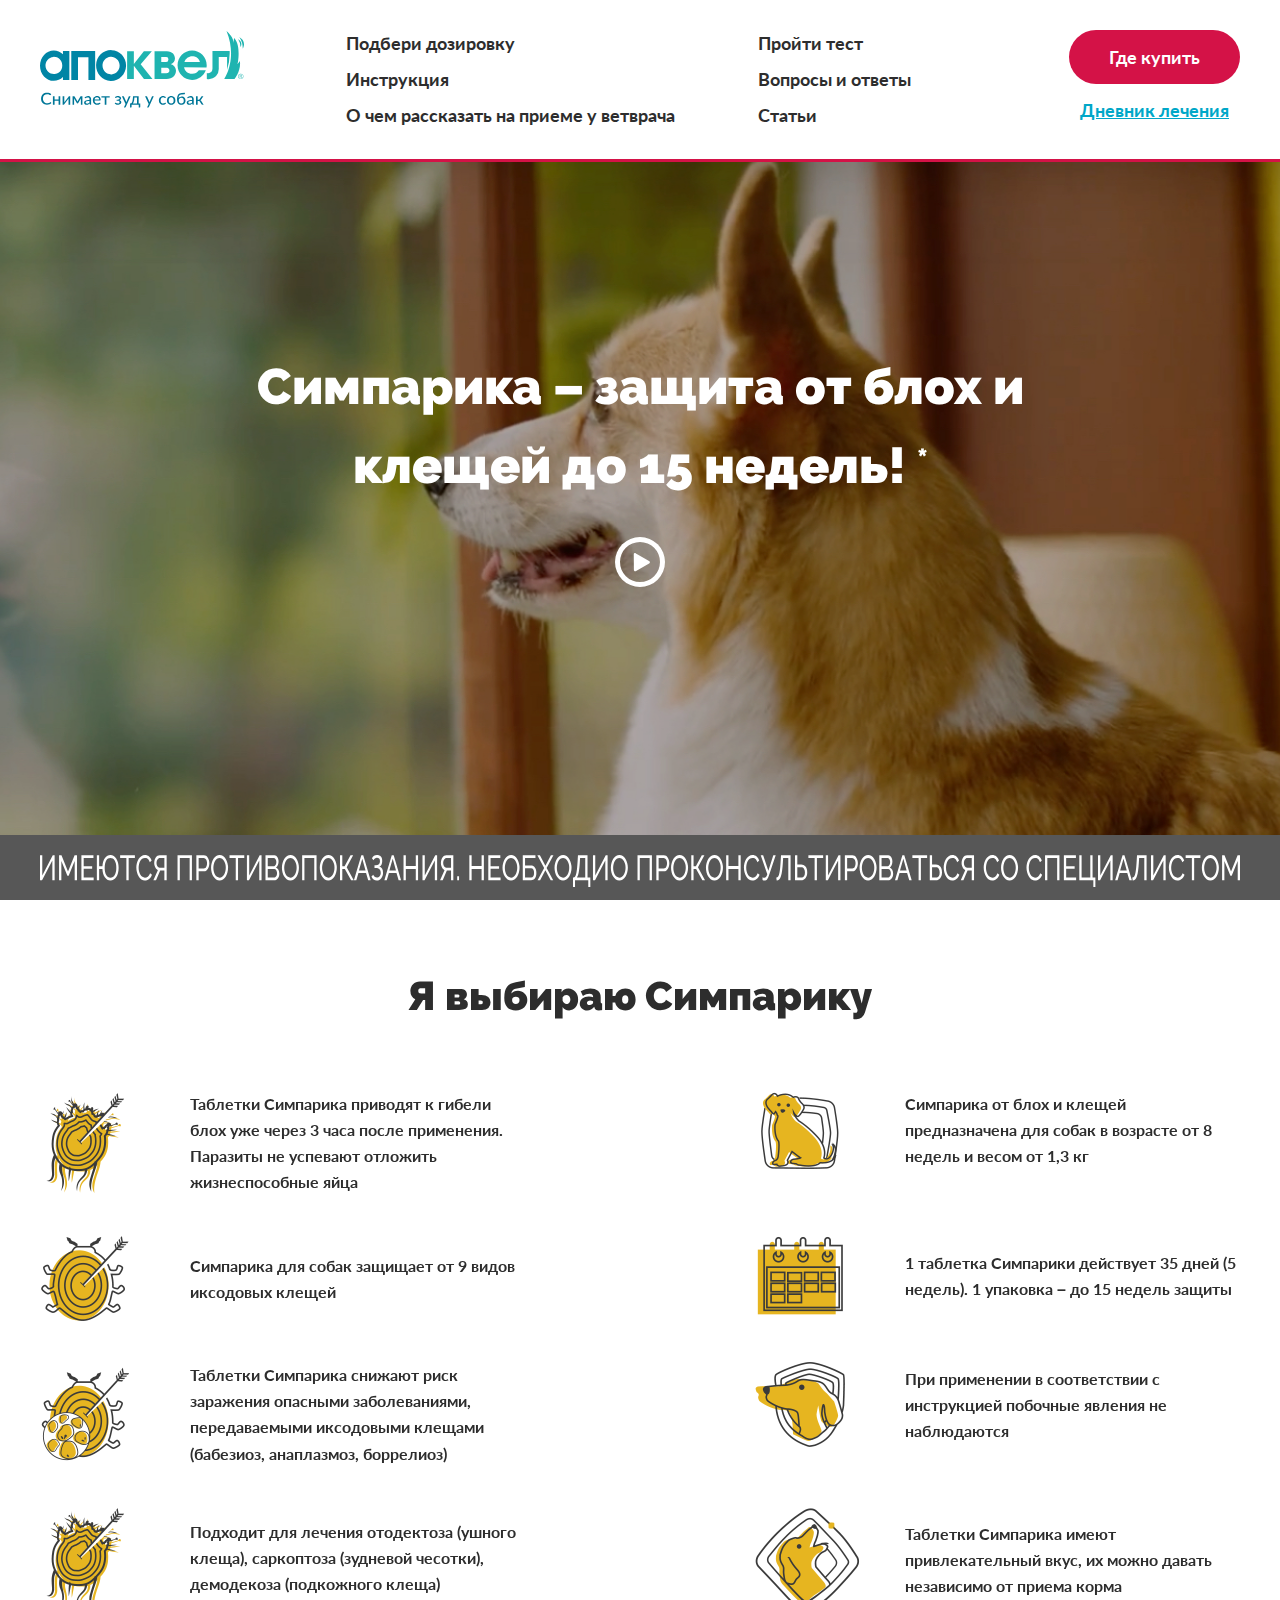
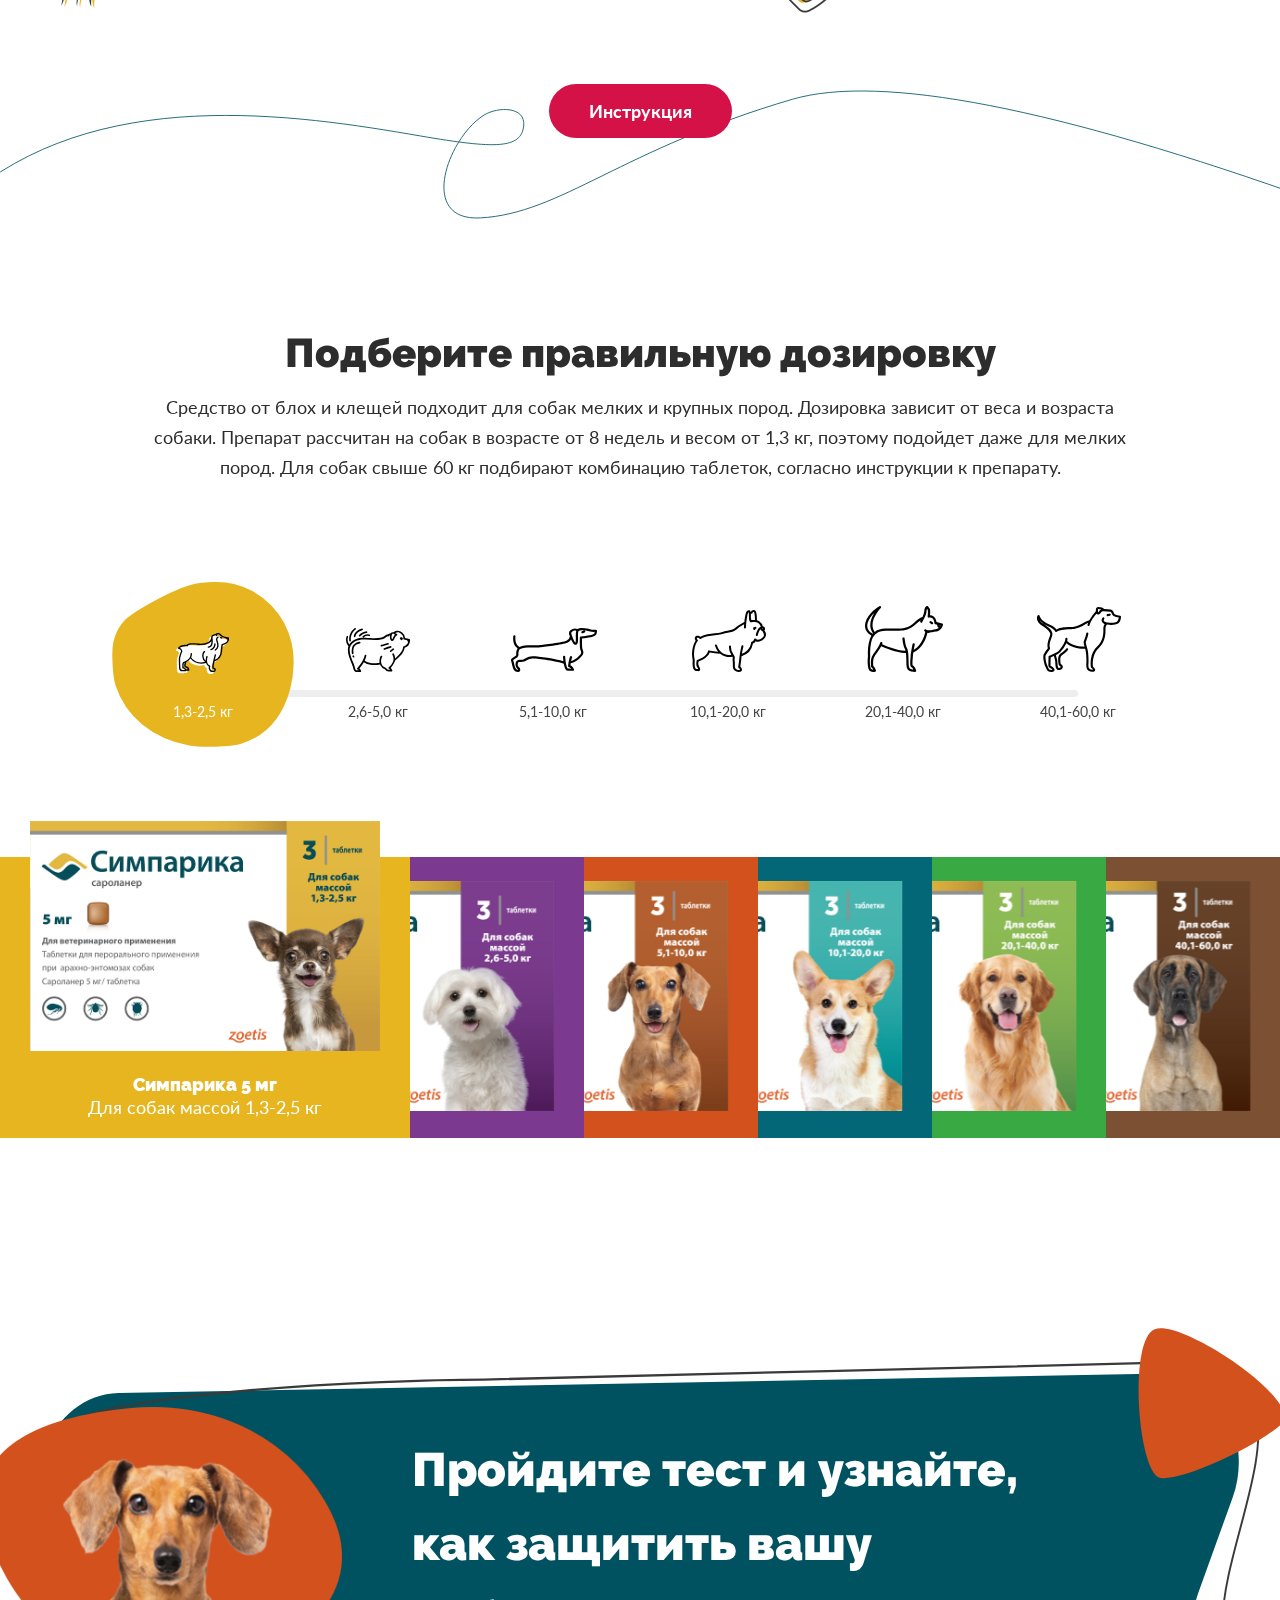
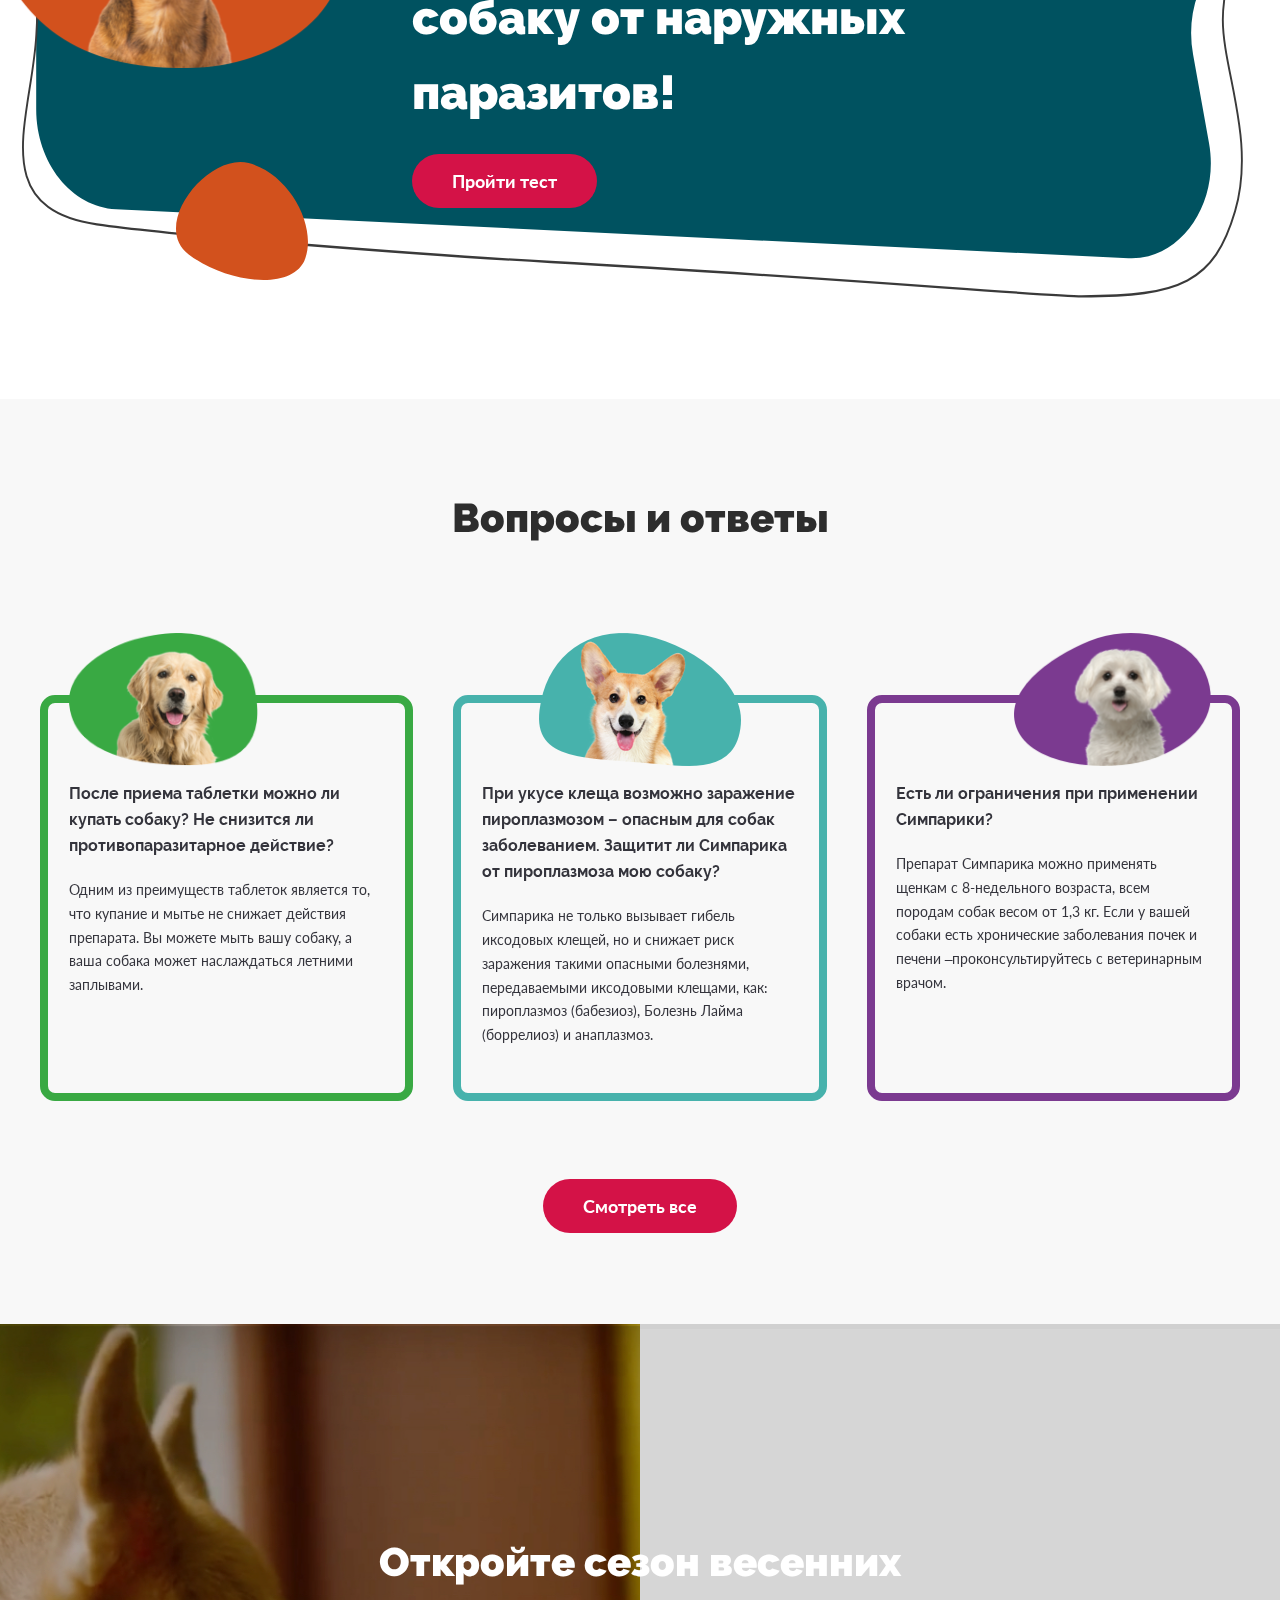
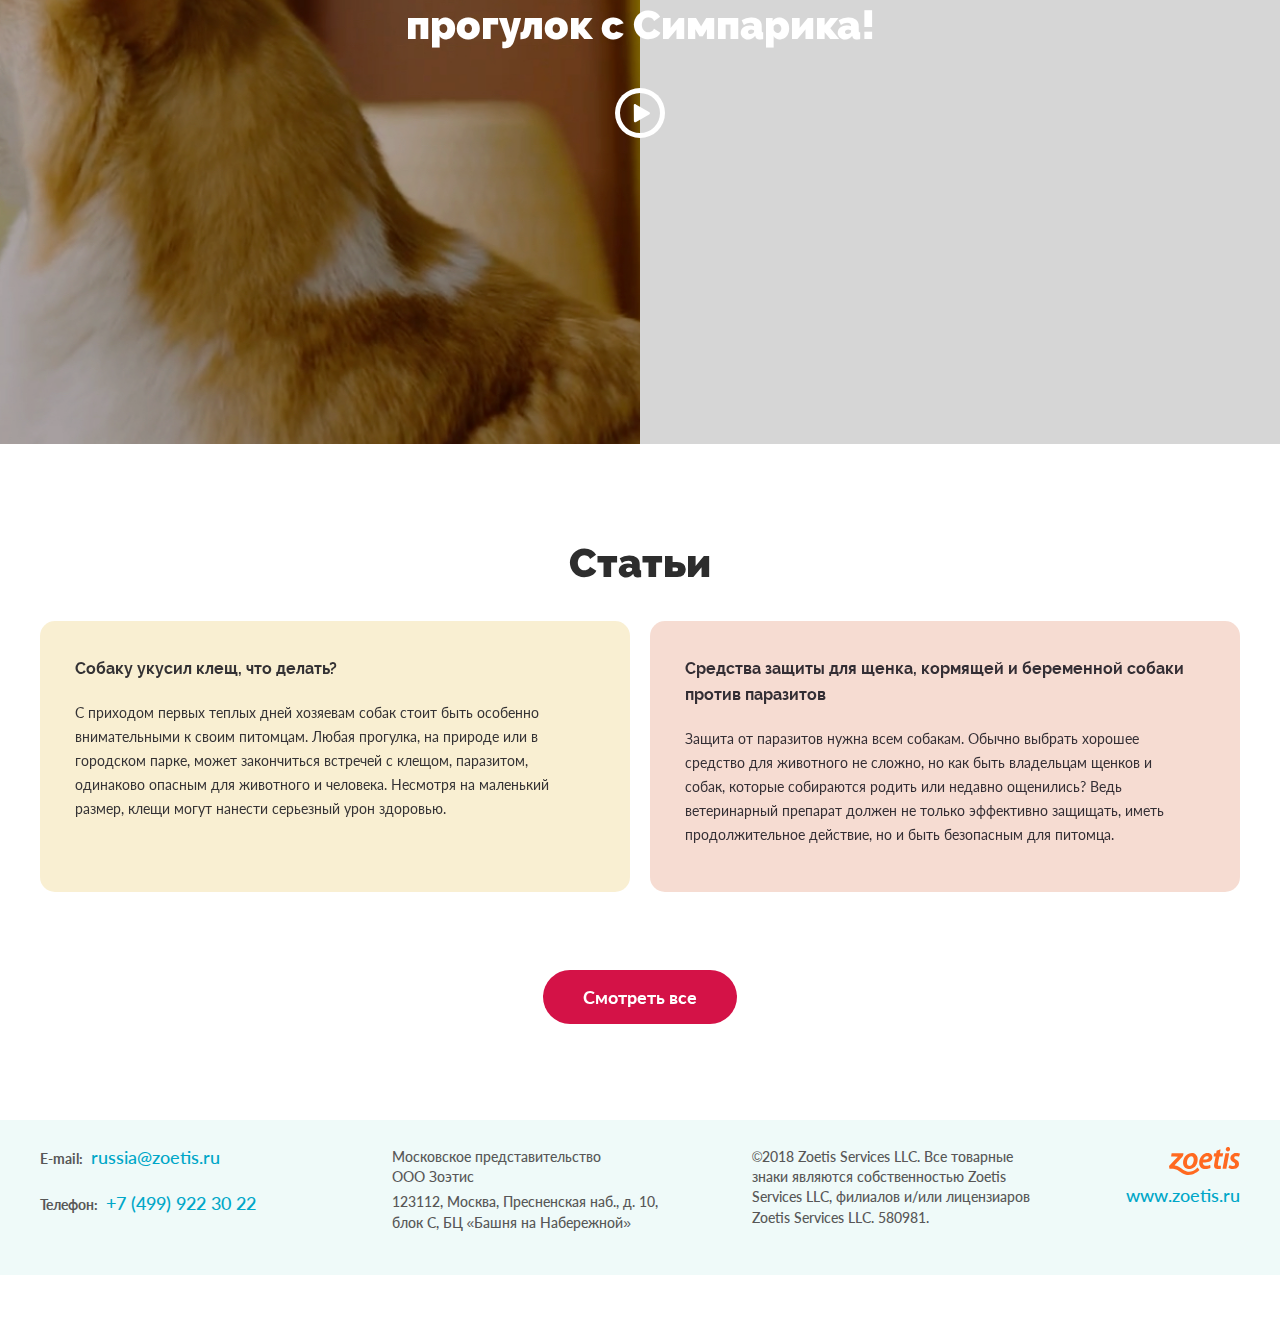
==== index.html @ 3fef0520 "Update 2019-03-25T12:19:50.492Z" ====
<!DOCTYPE html>
<html lang="ru">

<head>
    <meta charset="utf-8">
    <meta name="viewport" content="width=device-width, initial-scale=1, maximum-scale=1, minimal-ui">
    <meta http-equiv="X-UA-Compatible" content="IE=11">
    <title>Симпарика | Главная</title>
    <meta name="description" content="">
    <meta name="keywords" content="">
    <link rel="apple-touch-icon" sizes="180x180" href="favicons/apple-touch-icon.png">
    <link rel="icon" type="image/png" sizes="32x32" href="favicons/favicon-32x32.png">
    <link rel="icon" type="image/png" sizes="16x16" href="favicons/favicon-16x16.png">
    <link rel="manifest" href="favicons/site.webmanifest">
    <link rel="mask-icon" href="favicons/safari-pinned-tab.svg" color="#5bbad5">
    <link rel="shortcut icon" href="favicons/favicon.ico">
    <meta name="msapplication-TileColor" content="#ffffff">
    <meta name="msapplication-config" content="favicons/browserconfig.xml">
    <meta name="theme-color" content="#ffffff">
    <link href="assets/styles/app.min.css" rel="stylesheet">
    <script src="assets/scripts/libs/jquery.min.js"></script>
    <script src="https://cdn.polyfill.io/v2/polyfill.min.js?features=es5,es6,es7,default-3.6,Object.values&amp;flags=gated&amp;version=latest&amp;unknown=ignore"></script>
</head>

<body>
    <div class="header">
        <div class="container container_full header__container">
            <div class="burger-button js-burger-button header__burger"><span></span></div><a class="header__logo"><img src="assets/images/logo.svg" /></a>
            <nav class="header__nav">
                <ul class="header__menu">
                    <li class="header__item header__item_mobile"><a class="header__link" href="index.html">Главная</a></li>
                    <li class="header__item"><a class="header__link" href="selection.html">Подбери дозировку</a></li>
                    <li class="header__item"><a class="header__link" href="instruction.html">Инструкция</a></li>
                    <li class="header__item"><a class="header__link" href="doctor.html">О чем рассказать на приеме у ветврача</a></li>
                    <li class="header__item"><a class="header__link" href="test.html">Пройти тест</a></li>
                    <li class="header__item"><a class="header__link" href="faq.html">Вопросы и ответы</a></li>
                    <li class="header__item"><a class="header__link" href="articles.html">Статьи</a></li>
                    <li class="header__item header__item_mobile"><a class="header__link" href="index.html">Дневник лечения</a></li>
                </ul>
                <div class="header__buttons"><a class="button header__button" href="shops.html">Где купить</a><a class="header__buttonlink" href="#">Дневник лечения</a></div>
            </nav><a class="button header__mobilebutton" href="test.html">Где купить</a>
        </div>
    </div>
    <div class="video-block">
        <div class="container">
            <div class="video-block__container">
                <h1 class="video-block__header js-video-hide">Симпарика – защита от блох и клещей до 15 недель! <span>*</span></h1><button class="video-block__playbutton js-video-button" type="button"><img class="video-block__icon" src="assets/images/play.svg" alt="" role="presentation" /><img class="video-block__icon" src="assets/images/pause.svg" alt="" role="presentation" /></button>
                <p class="video-block__subtext js-video-hide">*При использовании упаковки на 3 таблетки.</p>
            </div>
        </div>
        <div class="video-block__video"><video class="js-video" src="assets/video/video.mp4"></video><img class="video-block__poster js-video-poster js-parallax" src="assets/images/poster.jpg" alt="" role="presentation" /></div>
    </div>
    <section class="section section_line">
        <div class="container">
            <div class="section__header">
                <h2 class="section__title">Я выбираю Симпарику</h2>
            </div>
            <div class="section__content">
                <div class="slider swiper-container js-advantages-slider">
                    <div class="grid grid_size_one swiper-wrapper">
                        <div class="grid__col grid__col_xl_6 grid__col_sm_12 swiper-slide">
                            <div class="info-item">
                                <div class="info-item__image"><img src="assets/images/icon_1.png" /></div>
                                <p class="info-item__text">Таблетки Симпарика приводят к гибели блох уже через 3 часа после применения. Паразиты не успевают отложить жизнеспособные яйца</p>
                            </div>
                        </div>
                        <div class="grid__col grid__col_xl_6 grid__col_sm_12 swiper-slide">
                            <div class="info-item">
                                <div class="info-item__image"><img src="assets/images/icon_2.png" /></div>
                                <p class="info-item__text">Симпарика от блох и клещей предназначена для собак в возрасте от 8 недель и весом от 1,3 кг</p>
                            </div>
                        </div>
                        <div class="grid__col grid__col_xl_6 grid__col_sm_12 swiper-slide">
                            <div class="info-item">
                                <div class="info-item__image"><img src="assets/images/icon_3.png" /></div>
                                <p class="info-item__text">Симпарика для собак защищает от 9 видов иксодовых клещей</p>
                            </div>
                        </div>
                        <div class="grid__col grid__col_xl_6 grid__col_sm_12 swiper-slide">
                            <div class="info-item">
                                <div class="info-item__image"><img src="assets/images/icon_4.png" /></div>
                                <p class="info-item__text">1 таблетка Симпарики действует 35 дней (5 недель). 1 упаковка – до 15 недель защиты</p>
                            </div>
                        </div>
                        <div class="grid__col grid__col_xl_6 grid__col_sm_12 swiper-slide">
                            <div class="info-item">
                                <div class="info-item__image"><img src="assets/images/icon_5.png" /></div>
                                <p class="info-item__text">Таблетки Симпарика снижают риск заражения опасными заболеваниями, передаваемыми иксодовыми клещами (бабезиоз, анаплазмоз, боррелиоз)</p>
                            </div>
                        </div>
                        <div class="grid__col grid__col_xl_6 grid__col_sm_12 swiper-slide">
                            <div class="info-item">
                                <div class="info-item__image"><img src="assets/images/icon_6.png" /></div>
                                <p class="info-item__text">При применении в соответствии с инструкцией побочные явления не наблюдаются</p>
                            </div>
                        </div>
                        <div class="grid__col grid__col_xl_6 grid__col_sm_12 swiper-slide">
                            <div class="info-item">
                                <div class="info-item__image"><img src="assets/images/icon_7.png" /></div>
                                <p class="info-item__text">Подходит для лечения отодектоза (ушного клеща), саркоптоза (зудневой чесотки), демодекоза (подкожного клеща)</p>
                            </div>
                        </div>
                        <div class="grid__col grid__col_xl_6 grid__col_sm_12 swiper-slide">
                            <div class="info-item">
                                <div class="info-item__image"><img src="assets/images/icon_8.png" /></div>
                                <p class="info-item__text">Таблетки Симпарика имеют привлекательный вкус, их можно давать независимо от приема корма</p>
                            </div>
                        </div>
                    </div>
                    <div class="dots slider__dots"></div>
                </div>
            </div>
            <div class="section__footer"><a class="button" href="instruction.html">Инструкция</a></div>
        </div>
    </section>
    <section class="section section_products">
        <div class="container">
            <div class="section__header">
                <h2 class="section__title">Подберите правильную дозировку</h2>
                <div class="section__description">
                    <p>Средство от блох и клещей подходит для собак мелких и крупных пород. Дозировка зависит от веса и возраста собаки. Препарат рассчитан на собак в возрасте от 8 недель и весом от 1,3 кг, поэтому подойдет даже для мелких пород. Для собак свыше 60 кг подбирают комбинацию таблеток, согласно инструкции к препарату.</p>
                </div>
            </div>
        </div>
        <div class="section__content section__content_margin_three">
            <div class="products">
                <div class="container"><select class="products__select js-product-select">
                        <option value="1,3-2,5 кг" selected="selected">1,3-2,5 кг</option>
                        <option value="2,6-5,0 кг">2,6-5,0 кг</option>
                        <option value="5,1-10,0 кг">5,1-10,0 кг</option>
                        <option value="10,1-20,0 кг">10,1-20,0 кг</option>
                        <option value="20,1-40,0 кг">20,1-40,0 кг</option>
                        <option value="40,1-60,0 кг">40,1-60,0 кг</option>
                    </select>
                    <div class="products__navigation">
                        <div class="products__button is-active js-dog-button"><img class="products__dog" src="assets/images/icon-dog_1.svg" alt="" role="presentation" />
                            <p class="products__weight">1,3-2,5 кг</p><svg class="products__icon"><use xlink:href="assets/images/icon.svg#icon_dog-bg"></use></svg>
                        </div>
                        <div class="products__button js-dog-button"><img class="products__dog" src="assets/images/icon-dog_2.svg" alt="" role="presentation" />
                            <p class="products__weight">2,6-5,0 кг</p><svg class="products__icon"><use xlink:href="assets/images/icon.svg#icon_dog-bg"></use></svg>
                        </div>
                        <div class="products__button js-dog-button"><img class="products__dog" src="assets/images/icon-dog_3.svg" alt="" role="presentation" />
                            <p class="products__weight">5,1-10,0 кг</p><svg class="products__icon"><use xlink:href="assets/images/icon.svg#icon_dog-bg"></use></svg>
                        </div>
                        <div class="products__button js-dog-button"><img class="products__dog" src="assets/images/icon-dog_4.svg" alt="" role="presentation" />
                            <p class="products__weight">10,1-20,0 кг</p><svg class="products__icon"><use xlink:href="assets/images/icon.svg#icon_dog-bg"></use></svg>
                        </div>
                        <div class="products__button js-dog-button"><img class="products__dog" src="assets/images/icon-dog_5.svg" alt="" role="presentation" />
                            <p class="products__weight">20,1-40,0 кг</p><svg class="products__icon"><use xlink:href="assets/images/icon.svg#icon_dog-bg"></use></svg>
                        </div>
                        <div class="products__button js-dog-button"><img class="products__dog" src="assets/images/icon-dog_6.svg" alt="" role="presentation" />
                            <p class="products__weight">40,1-60,0 кг</p><svg class="products__icon"><use xlink:href="assets/images/icon.svg#icon_dog-bg"></use></svg>
                        </div>
                    </div>
                </div>
                <div class="products__products">
                    <div class="products__item is-active">
                        <div class="products__wrapper"><button class="product product_yellow is-active products__product js-dog-button"><img class="product__image" src="assets/images/product_1.jpg" alt="" role="presentation" />
                                <div class="product__texts">
                                    <h3 class="product__heading">Симпарика 5 мг</h3>
                                    <p class="product__text">Для собак массой 1,3-2,5 кг</p>
                                </div>
                            </button></div>
                    </div>
                    <div class="products__item">
                        <div class="products__wrapper"><button class="product product_purple products__product js-dog-button"><img class="product__image" src="assets/images/product_2.jpg" alt="" role="presentation" />
                                <div class="product__texts">
                                    <h3 class="product__heading">Симпарика 10 мг</h3>
                                    <p class="product__text">Для собак массой 2,6-5,0 кг</p>
                                </div>
                            </button></div>
                    </div>
                    <div class="products__item">
                        <div class="products__wrapper"><button class="product product_orange products__product js-dog-button"><img class="product__image" src="assets/images/product_3.jpg" alt="" role="presentation" />
                                <div class="product__texts">
                                    <h3 class="product__heading">Симпарика 20 мг</h3>
                                    <p class="product__text">Для собак массой 5,1-10,0 кг</p>
                                </div>
                            </button></div>
                    </div>
                    <div class="products__item">
                        <div class="products__wrapper"><button class="product product_blue products__product js-dog-button"><img class="product__image" src="assets/images/product_4.jpg" alt="" role="presentation" />
                                <div class="product__texts">
                                    <h3 class="product__heading">Симпарика 40 мг</h3>
                                    <p class="product__text">Для собак массой 10,1-20,0 кг</p>
                                </div>
                            </button></div>
                    </div>
                    <div class="products__item">
                        <div class="products__wrapper"><button class="product product_green products__product js-dog-button"><img class="product__image" src="assets/images/product_5.jpg" alt="" role="presentation" />
                                <div class="product__texts">
                                    <h3 class="product__heading">Симпарика 80 мг</h3>
                                    <p class="product__text">Для собак массой 20,1-40,0 кг</p>
                                </div>
                            </button></div>
                    </div>
                    <div class="products__item">
                        <div class="products__wrapper"><button class="product product_brown products__product js-dog-button"><img class="product__image" src="assets/images/product_6.jpg" alt="" role="presentation" />
                                <div class="product__texts">
                                    <h3 class="product__heading">Симпарика 120 мг</h3>
                                    <p class="product__text">Для собак массой 40,1-60,0 кг</p>
                                </div>
                            </button></div>
                    </div>
                </div>
            </div>
        </div>
    </section>
    <section class="section">
        <div class="container">
            <div class="section__content">
                <div class="banner">
                    <p class="banner__title">Пройдите тест и узнайте, как защитить вашу собаку от наружных паразитов!</p><a class="button banner__button" href="test.html">Пройти тест</a>
                    <div class="banner__bg"></div><img class="banner__image" src="assets/images/dog_5.png" alt="" role="presentation" />
                </div>
            </div>
        </div>
    </section>
    <section class="section section_grey">
        <div class="container">
            <div class="section__header">
                <h2 class="section__title">Вопросы и ответы</h2>
            </div>
            <div class="section__content section__content_margin_two">
                <div class="slider swiper-container js-faq-slider">
                    <div class="grid swiper-wrapper">
                        <div class="grid__col grid__col_xl_4 grid__col_sm_12 grid__col_grow swiper-slide">
                            <div class="faq-card"><img class="faq-card__image" src="assets/images/dog_1.png" alt="" role="presentation" />
                                <h3 class="faq-card__title">После приема таблетки можно ли купать собаку? Не снизится ли противопаразитарное действие?</h3>
                                <div class="faq-card__text">Одним из преимуществ таблеток является то, что купание и мытье не снижает действия препарата. Вы можете мыть вашу собаку, а ваша собака может наслаждаться летними заплывами.</div>
                            </div>
                        </div>
                        <div class="grid__col grid__col_xl_4 grid__col_sm_12 grid__col_grow swiper-slide">
                            <div class="faq-card faq-card_center faq-card_blue"><img class="faq-card__image" src="assets/images/dog_2.png" alt="" role="presentation" />
                                <h3 class="faq-card__title">При укусе клеща возможно заражение пироплазмозом – опасным для собак заболеванием. Защитит ли Симпарика от пироплазмоза мою собаку?</h3>
                                <div class="faq-card__text">Симпарика не только вызывает гибель иксодовых клещей, но и снижает риск заражения такими опасными болезнями, передаваемыми иксодовыми клещами, как: пироплазмоз (бабезиоз), Болезнь Лайма (боррелиоз) и анаплазмоз.</div>
                            </div>
                        </div>
                        <div class="grid__col grid__col_xl_4 grid__col_sm_12 grid__col_grow swiper-slide">
                            <div class="faq-card faq-card_right faq-card_purple"><img class="faq-card__image" src="assets/images/dog_3.png" alt="" role="presentation" />
                                <h3 class="faq-card__title">Есть ли ограничения при применении Симпарики?</h3>
                                <div class="faq-card__text">Препарат Симпарика можно применять щенкам с 8-недельного возраста, всем породам собак весом от 1,3 кг. Если у вашей собаки есть хронические заболевания почек и печени –проконсультируйтесь с ветеринарным врачом.</div>
                            </div>
                        </div>
                    </div>
                    <div class="dots slider__dots"></div>
                </div>
            </div>
            <div class="section__footer section__footer_margin_one"><a class="button" href="faq.html">Смотреть все</a></div>
        </div>
    </section>
    <div class="video-block video-block_small">
        <div class="container">
            <div class="video-block__container">
                <h1 class="video-block__header js-video-hide">Откройте сезон весенних прогулок с Симпарика!</h1><button class="video-block__playbutton js-video-button" type="button"><img class="video-block__icon" src="assets/images/play.svg" alt="" role="presentation" /><img class="video-block__icon" src="assets/images/pause.svg" alt="" role="presentation" /></button>
            </div>
        </div>
        <div class="video-block__video"><video class="js-video" src="assets/video/video.mp4"></video><img class="video-block__poster js-video-poster js-parallax" src="assets/images/poster.jpg" alt="" role="presentation" /></div>
    </div>
    <section class="section">
        <div class="container">
            <div class="section__header">
                <h2 class="section__title">Статьи</h2>
            </div>
            <div class="section__content section__content_margin_four">
                <div class="grid grid_size_three">
                    <div class="grid__col grid__col_xl_6 grid__col_sm_12 grid__col_grow"><a class="article-card" href="article.html">
                            <h3 class="article-card__title">Собаку укусил клещ, что делать?</h3>
                            <p class="article-card__text">С приходом первых теплых дней хозяевам собак стоит быть особенно внимательными к своим питомцам. Любая прогулка, на природе или в городском парке, может закончиться встречей с клещом, паразитом, одинаково опасным для животного и человека. Несмотря на маленький размер, клещи могут нанести серьезный урон здоровью. </p>
                        </a></div>
                    <div class="grid__col grid__col_xl_6 grid__col_sm_12 grid__col_grow"><a class="article-card article-card_color_2" href="article.html">
                            <h3 class="article-card__title">Средства защиты для щенка, кормящей и беременной собаки против паразитов</h3>
                            <p class="article-card__text">Защита от паразитов нужна всем собакам. Обычно выбрать хорошее средство для животного не сложно, но как быть владельцам щенков и собак, которые собираются родить или недавно ощенились? Ведь ветеринарный препарат должен не только эффективно защищать, иметь продолжительное действие, но и быть безопасным для питомца.</p>
                        </a></div>
                </div>
            </div>
            <div class="section__footer section__footer_margin_one"><a class="button" href="articles.html">Смотреть все</a></div>
        </div>
    </section>
    <div class="footer">
        <div class="footer__bottom">
            <div class="container container_flex">
                <div class="footer__grid">
                    <div class="footer__col footer__col_info">
                        <div class="footer__info"><span class="footer__field">E-mail:</span><a class="footer__value" href="mailto:russia@zoetis.ru">russia@zoetis.ru</a></div>
                        <div class="footer__info"><span class="footer__field">Телефон:</span><a class="footer__value" href="tel: +7 (499) 922 30 22">+7 (499) 922 30 22</a></div><a class="footer__logolink footer__logolink_mobile" href="#">www.zoetis.ru</a>
                    </div>
                    <div class="footer__col footer__col_text">
                        <p>Московское представительство<br> ООО Зоэтис</p>
                        <p>123112, Москва, Пресненская наб., д. 10, блок С, БЦ «Башня на Набережной»</p>
                    </div>
                    <div class="footer__col footer__col_text footer__col footer__col_text_right">
                        <p>©2018 Zoetis Services LLC. Все товарные знаки являются собственностью Zoetis Services LLC, филиалов и/или лицензиаров Zoetis Services LLC. 580981.</p>
                    </div>
                    <div class="footer__col footer__col_logo"><a class="footer__logo"><img src="assets/images/zoetis.svg" /></a><a class="footer__logolink" href="#">www.zoetis.ru</a></div>
                </div>
            </div>
        </div>
        <div class="footer__top">
            <div class="container footer__warning-wrap">
                <div class="footer__warning"><img src="assets/images/warning_1.svg" /><img src="assets/images/warning_2.svg" /><img src="assets/images/warning_3.svg" /></div>
            </div>
        </div>
    </div>
    <script src="assets/scripts/app.min.js"></script>
    <script src="assets/scripts/main.js"></script>
</body>

</html>
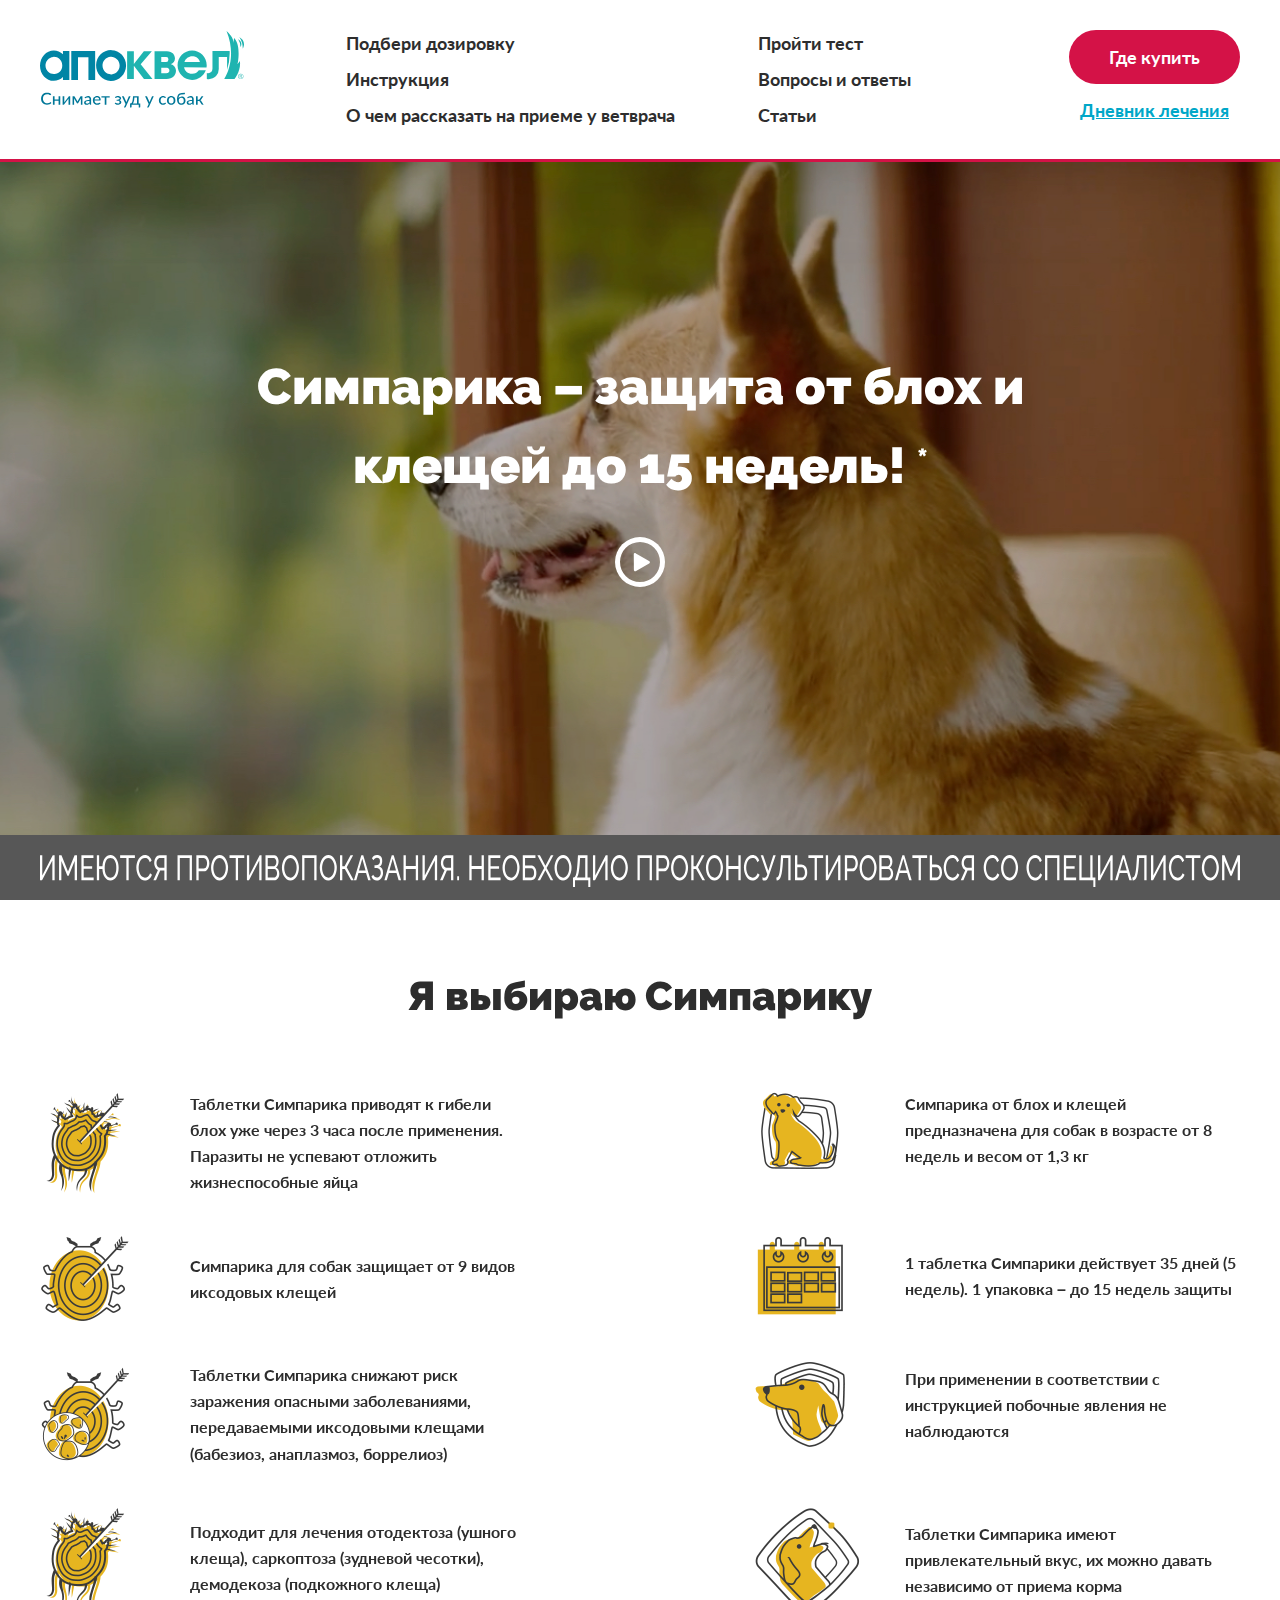
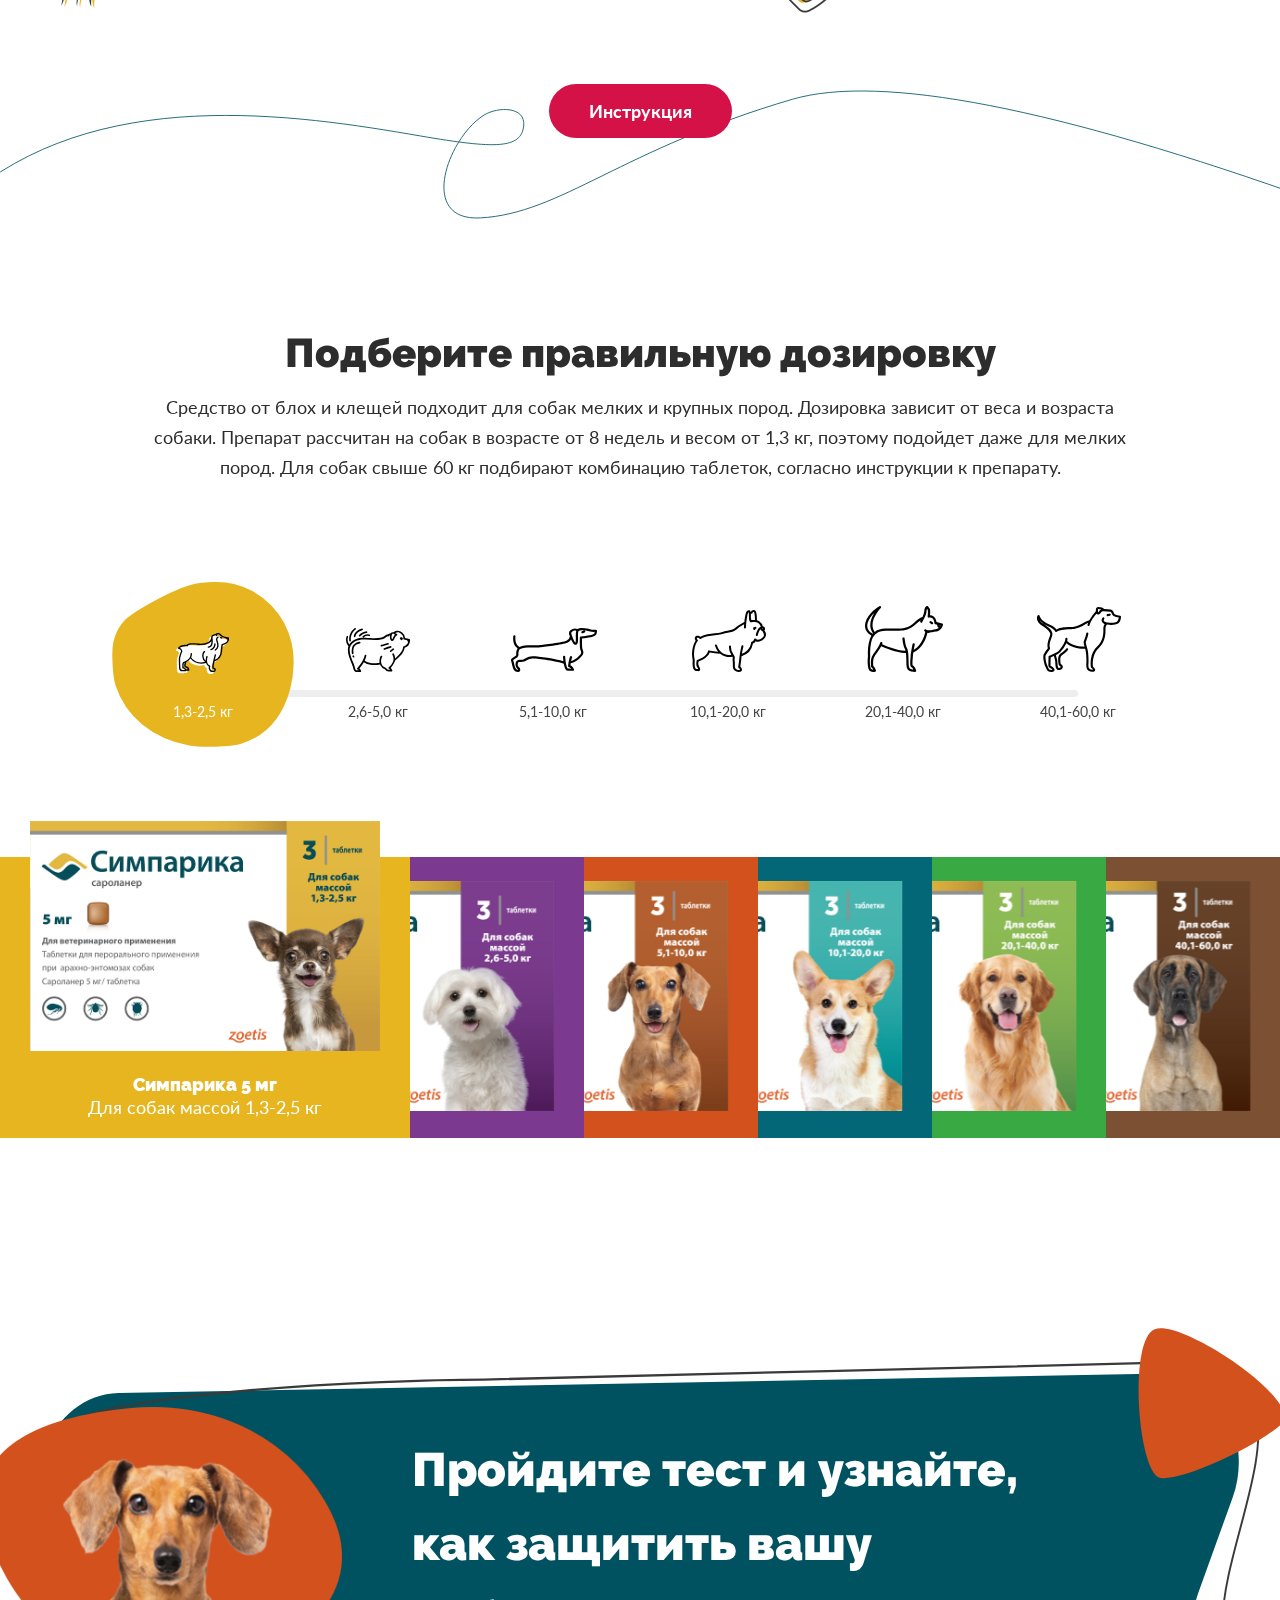
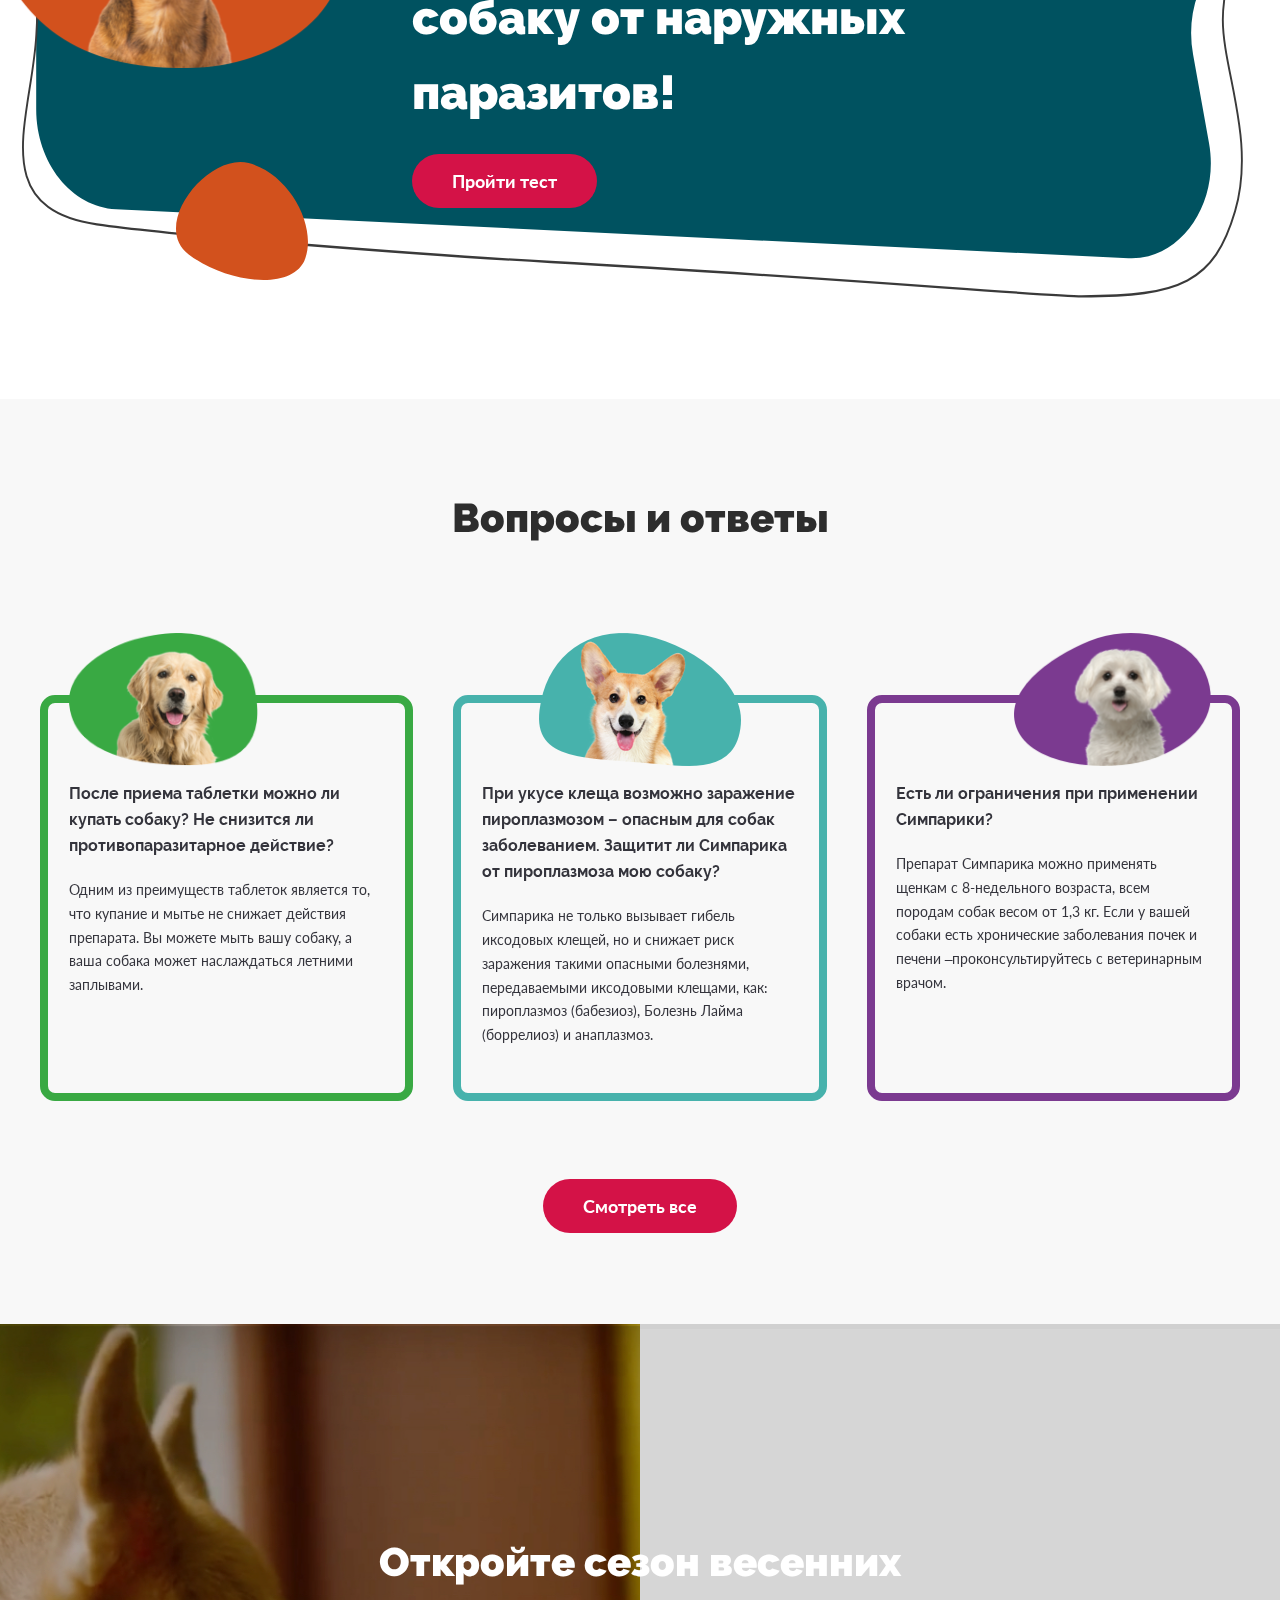
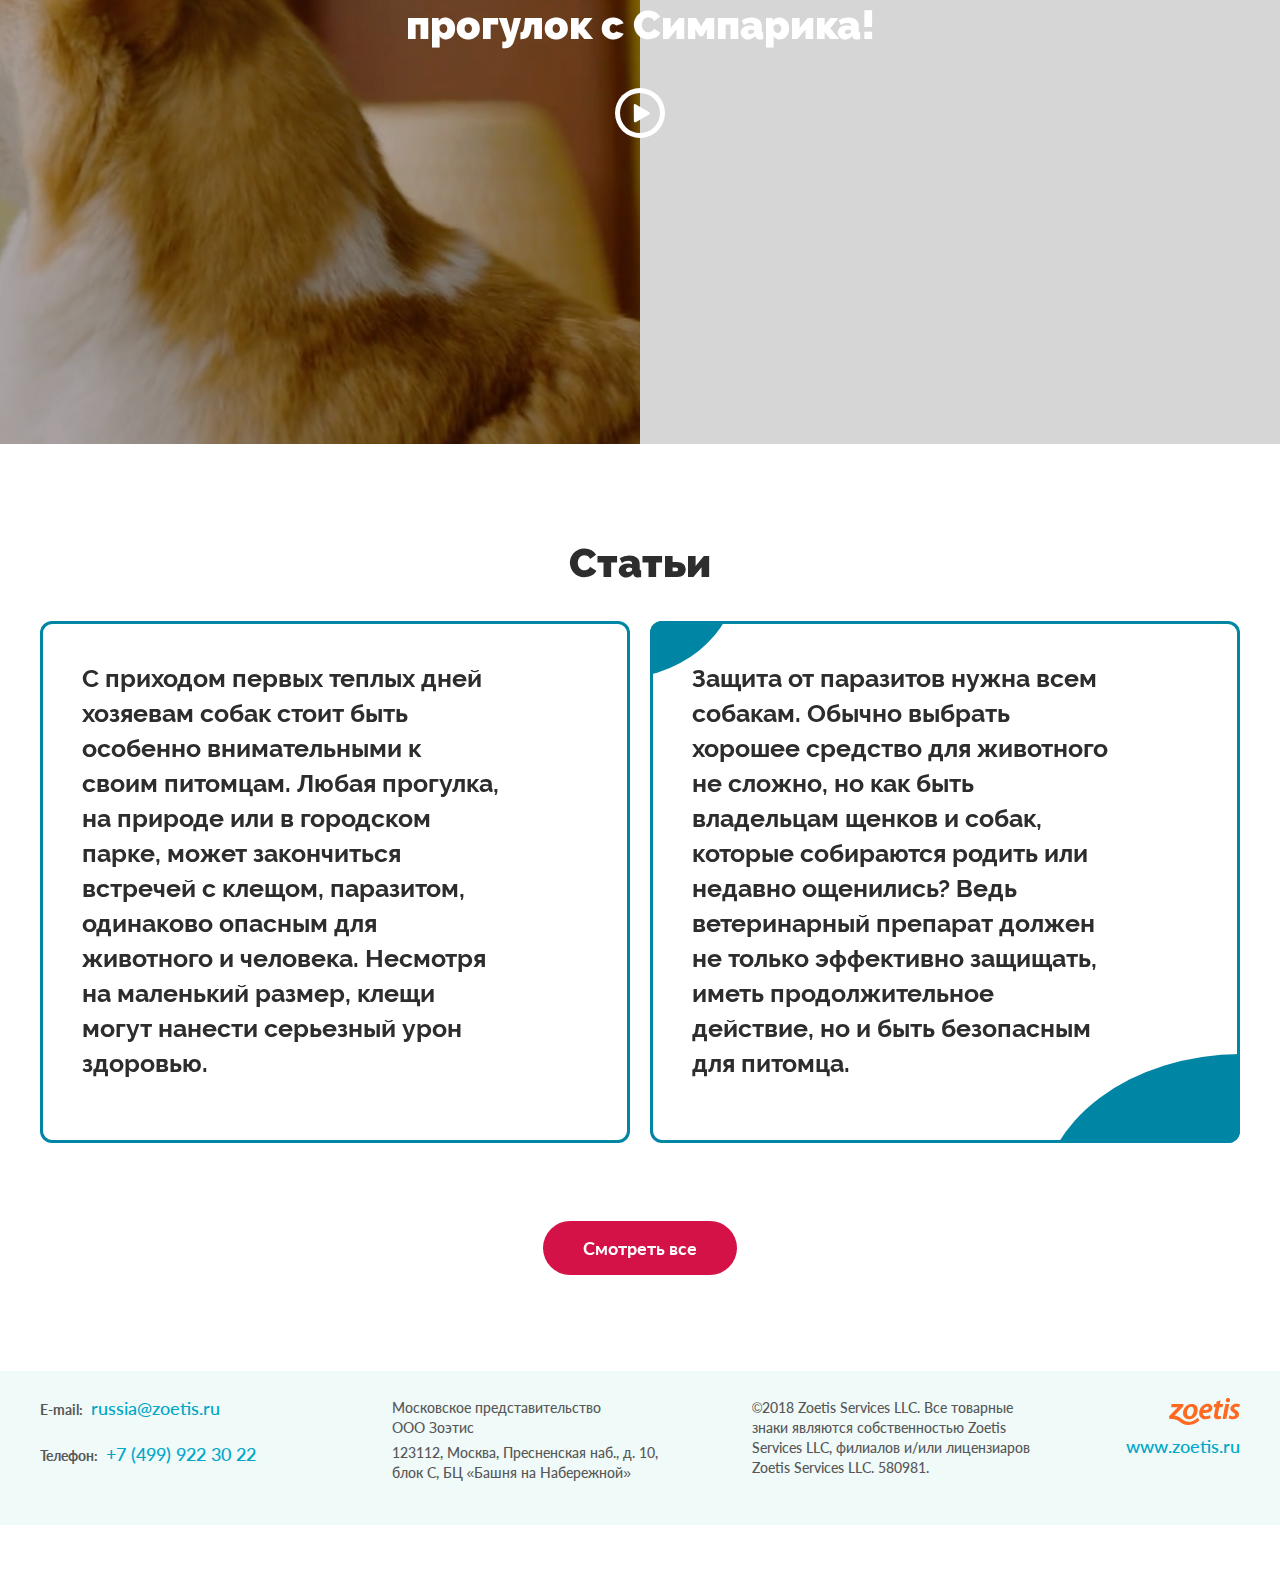
==== commit 886ee81d: "Update 2019-03-26T08:44:42.822Z" ====
--- a/index.html
+++ b/index.html
@@ -5,7 +5,7 @@
     <meta charset="utf-8">
     <meta name="viewport" content="width=device-width, initial-scale=1, maximum-scale=1, minimal-ui">
     <meta http-equiv="X-UA-Compatible" content="IE=11">
-    <title>Симпарика | Главная</title>
+    <title>Апоквел | Главная</title>
     <meta name="description" content="">
     <meta name="keywords" content="">
     <link rel="apple-touch-icon" sizes="180x180" href="favicons/apple-touch-icon.png">
@@ -265,12 +265,12 @@
             <div class="section__content section__content_margin_four">
                 <div class="grid grid_size_three">
                     <div class="grid__col grid__col_xl_6 grid__col_sm_12 grid__col_grow"><a class="article-card" href="article.html">
-                            <h3 class="article-card__title">Собаку укусил клещ, что делать?</h3>
-                            <p class="article-card__text">С приходом первых теплых дней хозяевам собак стоит быть особенно внимательными к своим питомцам. Любая прогулка, на природе или в городском парке, может закончиться встречей с клещом, паразитом, одинаково опасным для животного и человека. Несмотря на маленький размер, клещи могут нанести серьезный урон здоровью. </p>
+                            <h3 class="article-card__title">С приходом первых теплых дней хозяевам собак стоит быть особенно внимательными к своим питомцам. Любая прогулка, на природе или в городском парке, может закончиться встречей с клещом, паразитом, одинаково опасным для животного и человека. Несмотря на маленький размер, клещи могут нанести серьезный урон здоровью. </h3>
+                            <p class="article-card__text"></p><img class="article-card__image" src="Собаку укусил клещ, что делать?" alt="" role="presentation" /><span class="article-card__circle"></span>
                         </a></div>
                     <div class="grid__col grid__col_xl_6 grid__col_sm_12 grid__col_grow"><a class="article-card article-card_color_2" href="article.html">
-                            <h3 class="article-card__title">Средства защиты для щенка, кормящей и беременной собаки против паразитов</h3>
-                            <p class="article-card__text">Защита от паразитов нужна всем собакам. Обычно выбрать хорошее средство для животного не сложно, но как быть владельцам щенков и собак, которые собираются родить или недавно ощенились? Ведь ветеринарный препарат должен не только эффективно защищать, иметь продолжительное действие, но и быть безопасным для питомца.</p>
+                            <h3 class="article-card__title">Защита от паразитов нужна всем собакам. Обычно выбрать хорошее средство для животного не сложно, но как быть владельцам щенков и собак, которые собираются родить или недавно ощенились? Ведь ветеринарный препарат должен не только эффективно защищать, иметь продолжительное действие, но и быть безопасным для питомца.</h3>
+                            <p class="article-card__text"></p><img class="article-card__image" src="Средства защиты для щенка, кормящей и беременной собаки против паразитов" alt="" role="presentation" /><span class="article-card__circle"></span>
                         </a></div>
                 </div>
             </div>
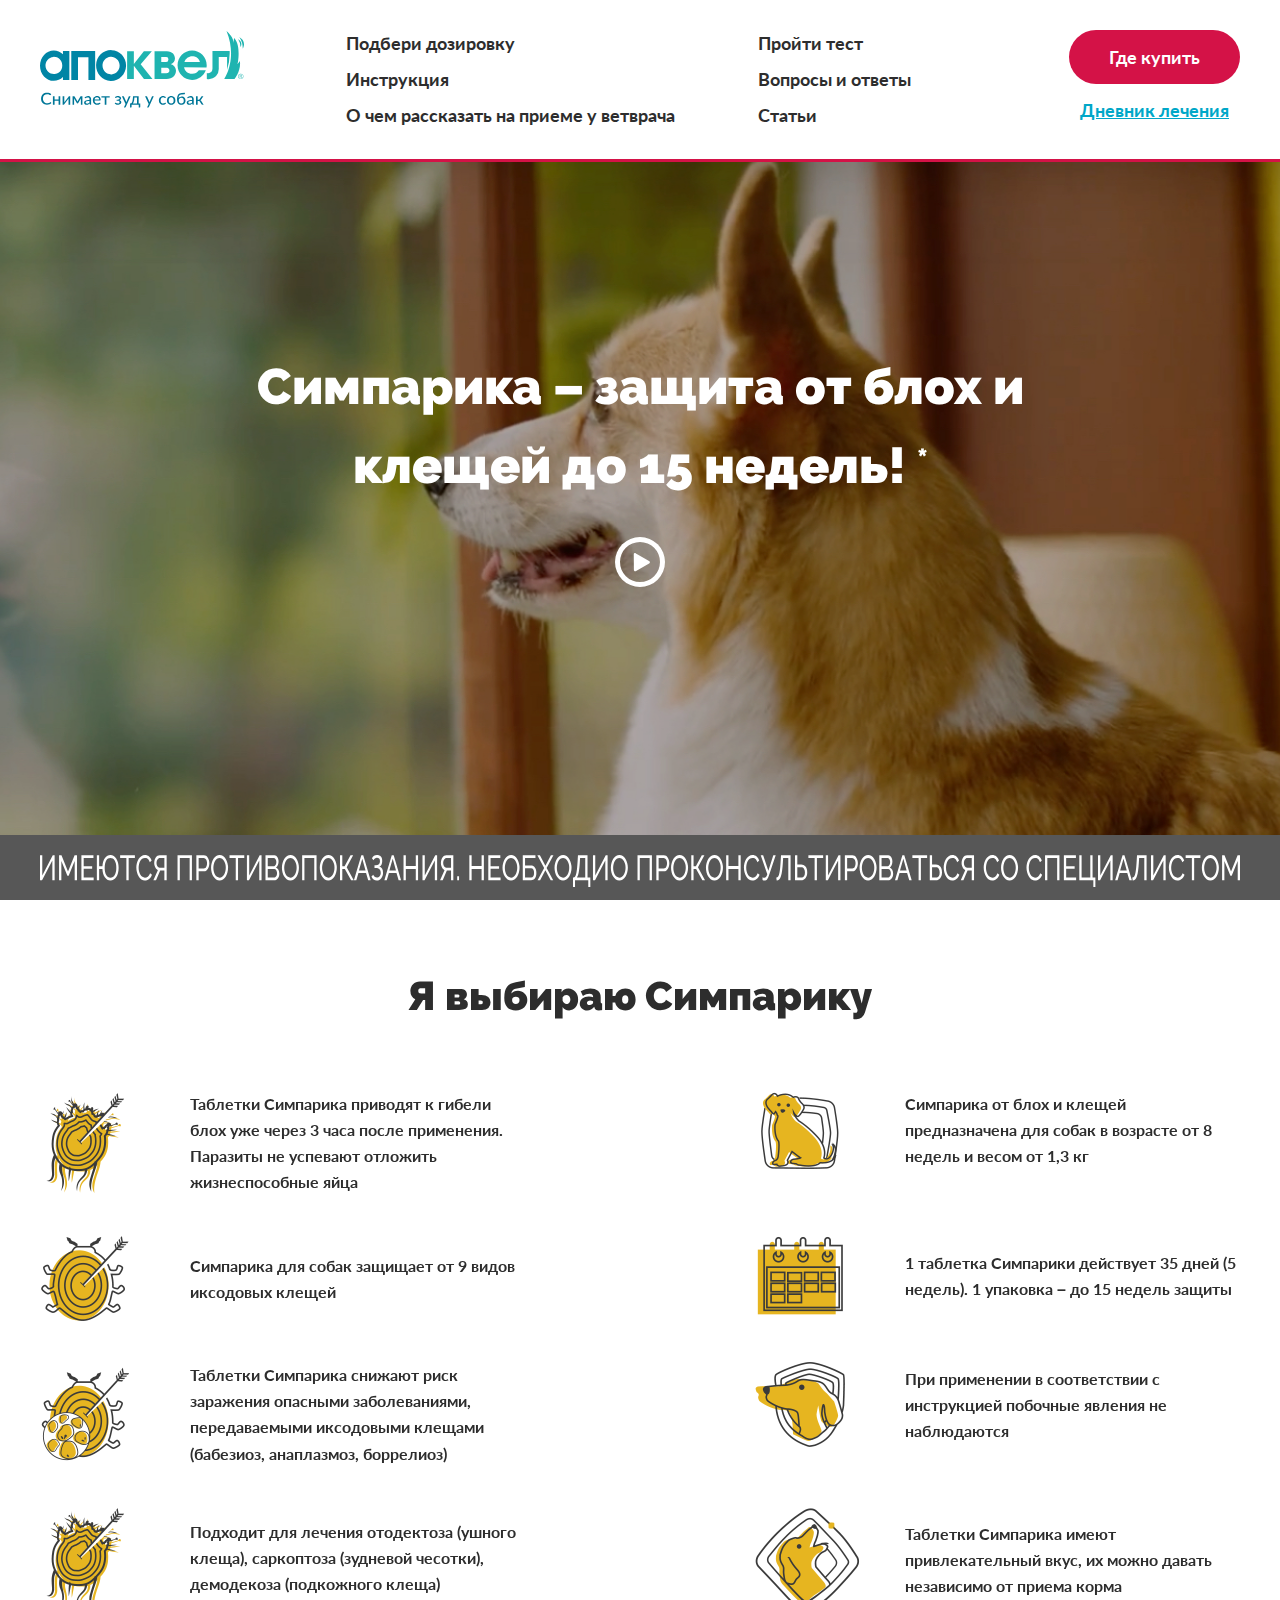
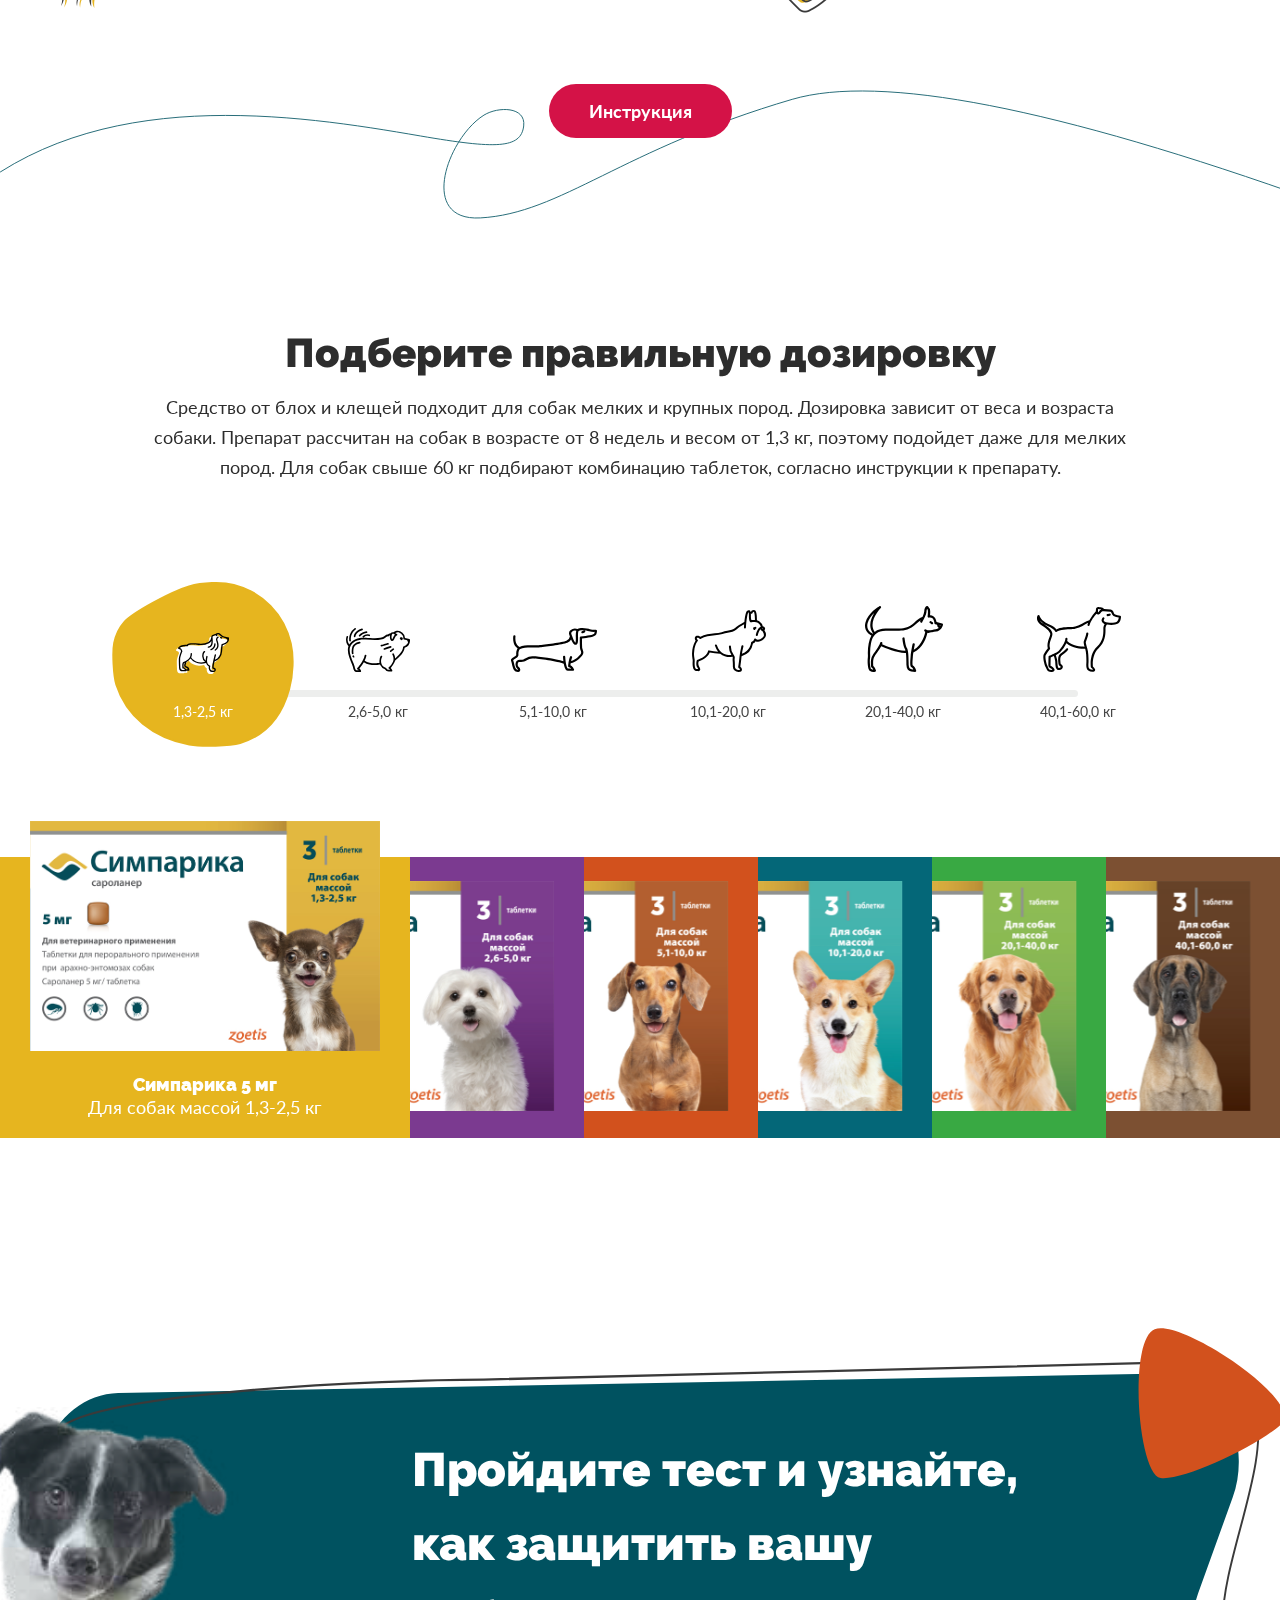
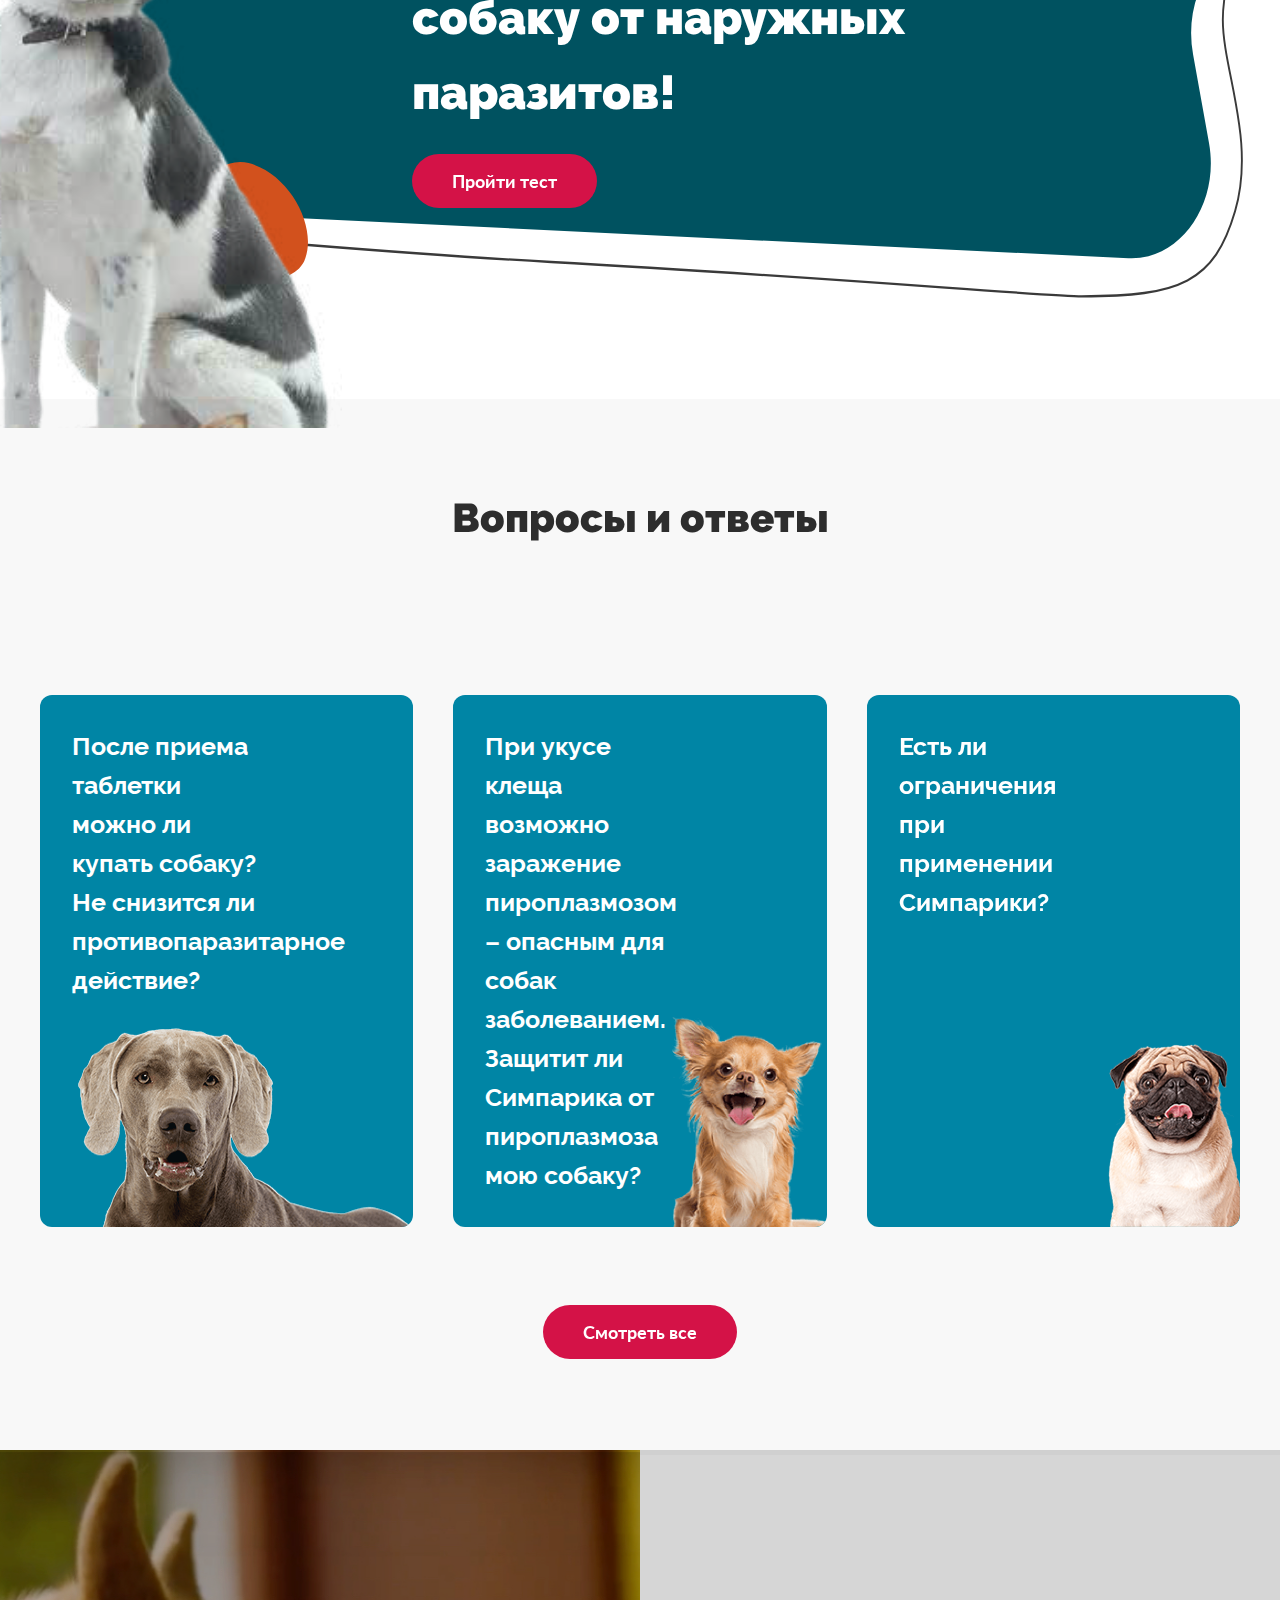
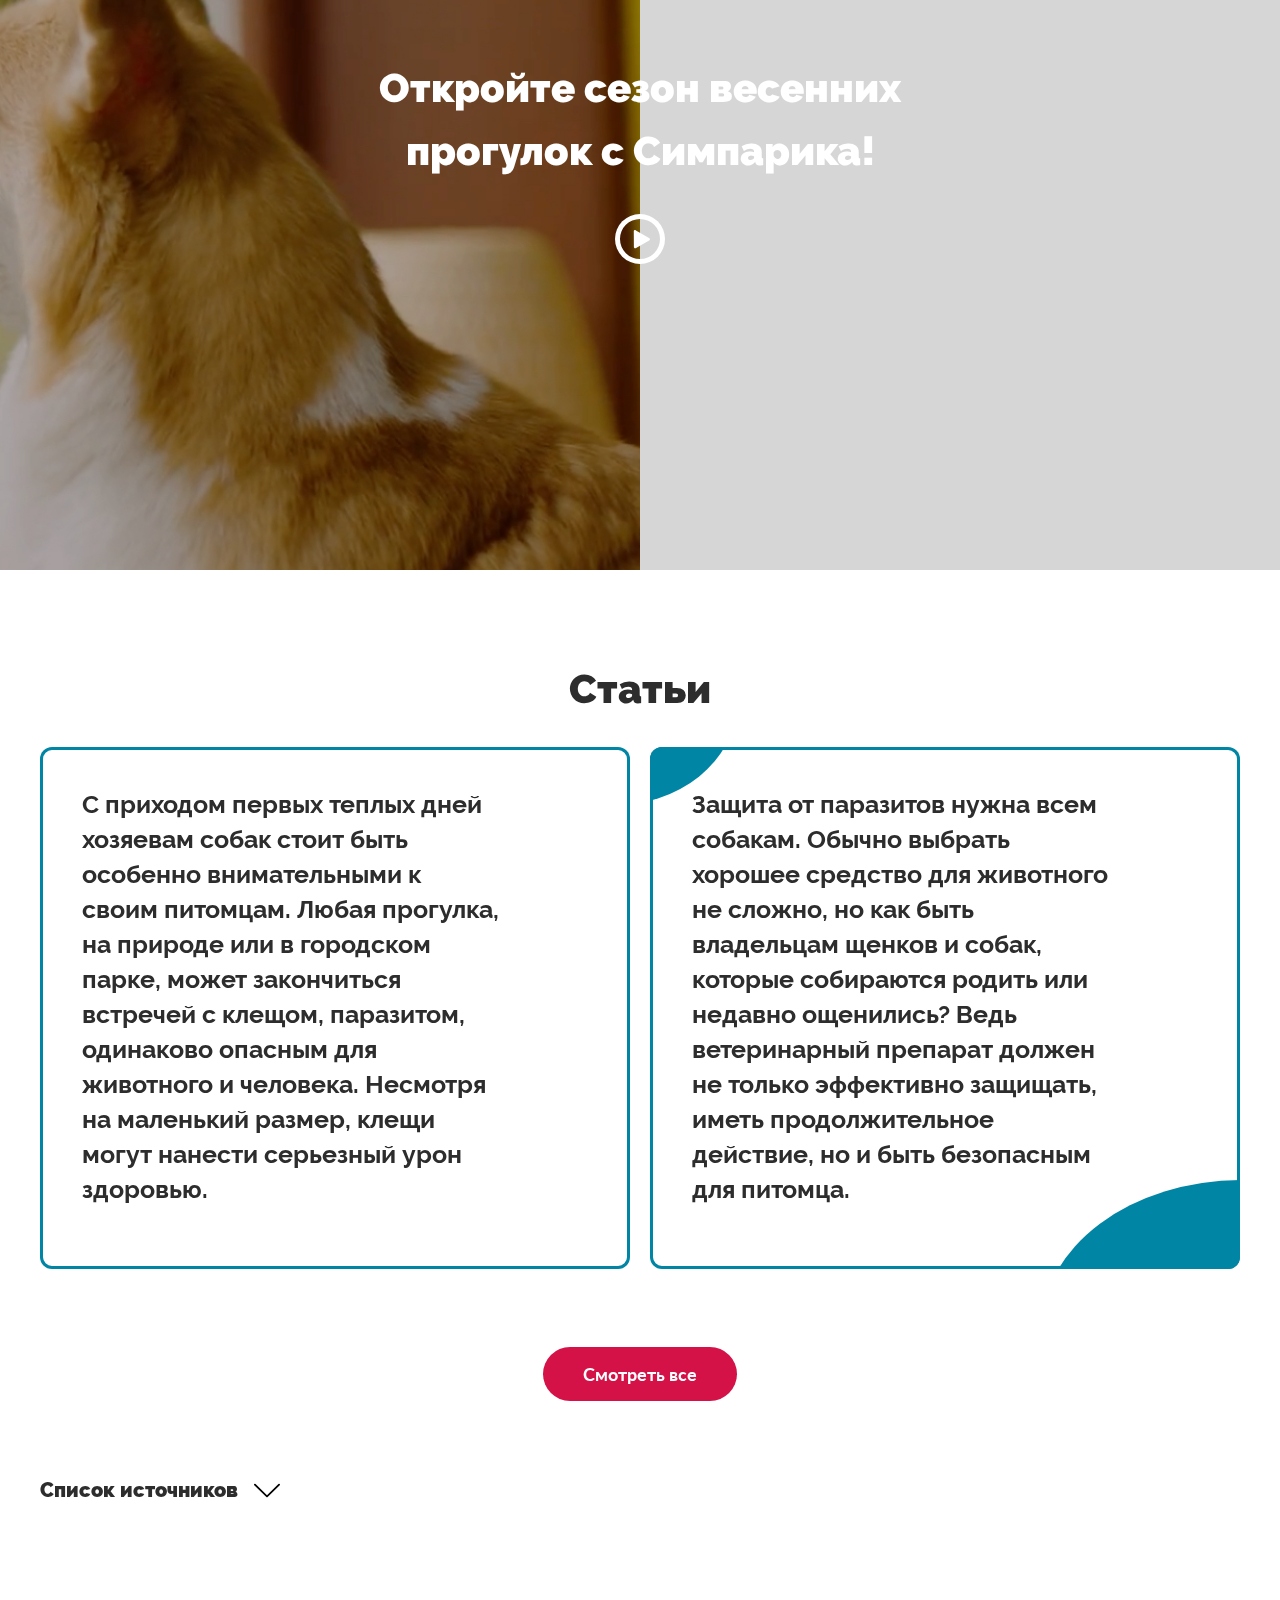
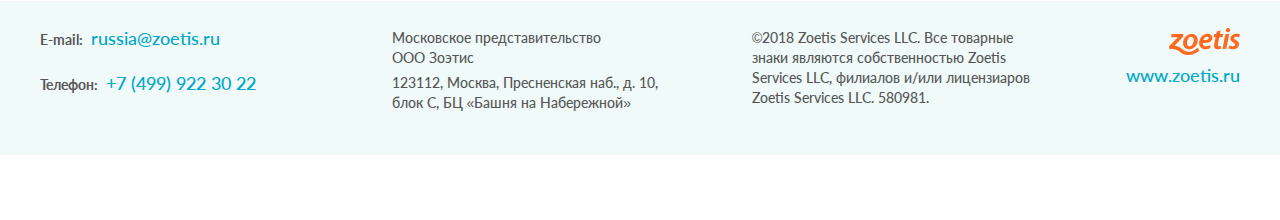
==== commit 89c111da: "Update 2019-03-28T15:09:46.160Z" ====
--- a/index.html
+++ b/index.html
@@ -227,19 +227,16 @@
                         <div class="grid__col grid__col_xl_4 grid__col_sm_12 grid__col_grow swiper-slide">
                             <div class="faq-card"><img class="faq-card__image" src="assets/images/dog_1.png" alt="" role="presentation" />
                                 <h3 class="faq-card__title">После приема таблетки можно ли купать собаку? Не снизится ли противопаразитарное действие?</h3>
-                                <div class="faq-card__text">Одним из преимуществ таблеток является то, что купание и мытье не снижает действия препарата. Вы можете мыть вашу собаку, а ваша собака может наслаждаться летними заплывами.</div>
                             </div>
                         </div>
                         <div class="grid__col grid__col_xl_4 grid__col_sm_12 grid__col_grow swiper-slide">
                             <div class="faq-card faq-card_center faq-card_blue"><img class="faq-card__image" src="assets/images/dog_2.png" alt="" role="presentation" />
                                 <h3 class="faq-card__title">При укусе клеща возможно заражение пироплазмозом – опасным для собак заболеванием. Защитит ли Симпарика от пироплазмоза мою собаку?</h3>
-                                <div class="faq-card__text">Симпарика не только вызывает гибель иксодовых клещей, но и снижает риск заражения такими опасными болезнями, передаваемыми иксодовыми клещами, как: пироплазмоз (бабезиоз), Болезнь Лайма (боррелиоз) и анаплазмоз.</div>
                             </div>
                         </div>
                         <div class="grid__col grid__col_xl_4 grid__col_sm_12 grid__col_grow swiper-slide">
                             <div class="faq-card faq-card_right faq-card_purple"><img class="faq-card__image" src="assets/images/dog_3.png" alt="" role="presentation" />
                                 <h3 class="faq-card__title">Есть ли ограничения при применении Симпарики?</h3>
-                                <div class="faq-card__text">Препарат Симпарика можно применять щенкам с 8-недельного возраста, всем породам собак весом от 1,3 кг. Если у вашей собаки есть хронические заболевания почек и печени –проконсультируйтесь с ветеринарным врачом.</div>
                             </div>
                         </div>
                     </div>
@@ -275,6 +272,48 @@
                 </div>
             </div>
             <div class="section__footer section__footer_margin_one"><a class="button" href="articles.html">Смотреть все</a></div>
+            <div class="accordeon accordeon_margin_one">
+                <div class="accordeon__head js-accordeon-head">
+                    <p class="accordeon__title">Список источников</p>
+                </div>
+                <div class="accordeon__content-wrapper js-accordeon-content">
+                    <div class="accordeon__content">
+                        <div class="content-zone">
+                            <div class="content-zone content-zone_about">
+                                <ol>
+                                    <li>
+                                        <p>Six RH, Geurden T, Packianathan R, Colgan S, Everett WR, Grace S, Hodge A, Mahabir SP, Myers MR, Slootmans N, Davis K. Evaluation of the effectiveness of a novel oral formulation of sarolaner (Simparica™) for the treatment and control of fleas on dogs // Vet Parasitol. 2016 May 30;222:18-22. doi:10.1016/j.vetpar.2016.02.015. Epub 2016 Feb 17.</p>
+                                    </li>
+                                    <li>
+                                        <p>Geurden T, Becskei C, Grace S, Strube C, Doherty P, Liebenberg J, Mahabir SP, Slootmans N, Lloyd A, Six RH. Efficacy of a novel oral formulation of sarolaner(Simparica™) against four common tick species infesting dogs in Europe // Vet Parasitol. 2016 May 30;222:33-6. doi: 10.1016/j.vetpar.2016.03.024. Epub 2016 Apr 1.</p>
+                                    </li>
+                                    <li>
+                                        <p>Six RH, Becskei C, Carter L, Gale B, Young DR, Mahabir SP, Chapin S, Myers MR. Evaluation of the speed of kill, effects on reproduction, and effectiveness in a simulated infested-home environment of sarolaner (Simparica™) against fleas on dogs // Vet Parasitol. 2016 May 30;222:23-7. doi: 10.1016/j.vetpar.2016.02.026. Epub 2016 Mar 4.</p>
+                                    </li>
+                                    <li>
+                                        <p>Becskei C., De Bock F., Illambas J., Cherni J.A., Fourie J.J., Myers M.R., Mahabir S.P., Six R.H. Efficacy and safety of a novel oral isoxazoline, sarolaner (SimparicaTM), for the treatment of sarcoptic mange in dogs // Vet. Parasitol. Volume 222, 2016, pp. 56-61</p>
+                                    </li>
+                                    <li>
+                                        <p>Six RH, Becskei C, Mazaleski MM, Fourie JJ, Mahabir SP, Myers MR, Slootmans N. Efficacy of sarolaner, a novel oral isoxazoline, against two common mite infestations in dogs: Demodex spp. and Otodectes cynotis // Vet.Parasitol. 222 (2016) 62–66 (A166C-ZA-12-012).</p>
+                                    </li>
+                                    <li>
+                                        <p>Berg TC, Honsgeuer N, Mahabir S, Six R. Evaluation of the Efficacy of PF-06450567 in the Prevention of Borrelia burgdorferi and Anaplasma phagocytophilum Transmission from Wild Caught Ixodes scapularis to Dogs. Study Number A160C-US-12-079. 1 Aug 2014.</p>
+                                    </li>
+                                    <li>
+                                        <p>Geurden T, Stegemann M, Mahabir S, Bruno R, Six R. Evaluation of the Efficacy of PF-06450567 in the Prevention of Babesia canis Transmission by Infected Dermacentor reticulatus to Dogs. Study Number A160C-ZA-13-227. 26 May 2014.</p>
+                                    </li>
+                                    <li>
+                                        <p>Becskei C, De Bock F, Illambas J, Mahabir SP, Farkas R, Six RH. Efficacy and safety of a novel oral isoxazoline, sarolaner (Simparica™) in the treatment of naturally occurring flea and tick infestations in dogs presented as veterinary patients in Europe. Vet Parasitol. 2016 May 30;222:49-55. doi: 10.1016/j.vetpar.2016.02.007. Epub 2016 Mar 16.</p>
+                                    </li>
+                                    <li>
+                                        <p>Six RH, Geurden T, Carter L, Everett WR, McLoughlin A, Mahabir SP, MyersMR, Slootmans N. Evaluation of the speed of kill of sarolaner (Simparica™) against induced infestations of three species of ticks (Amblyomma maculatum, Ixodes scapularis, Ixodes ricinus) on dogs // Vet Parasitol. 2016 May 30;222:37-42. doi: 10.1016 j.vetpar.2016.02.014. Epub 2016 Feb 17.</p>
+                                    </li>
+                                </ol>
+                            </div>
+                        </div>
+                    </div>
+                </div>
+            </div>
         </div>
     </section>
     <div class="footer">
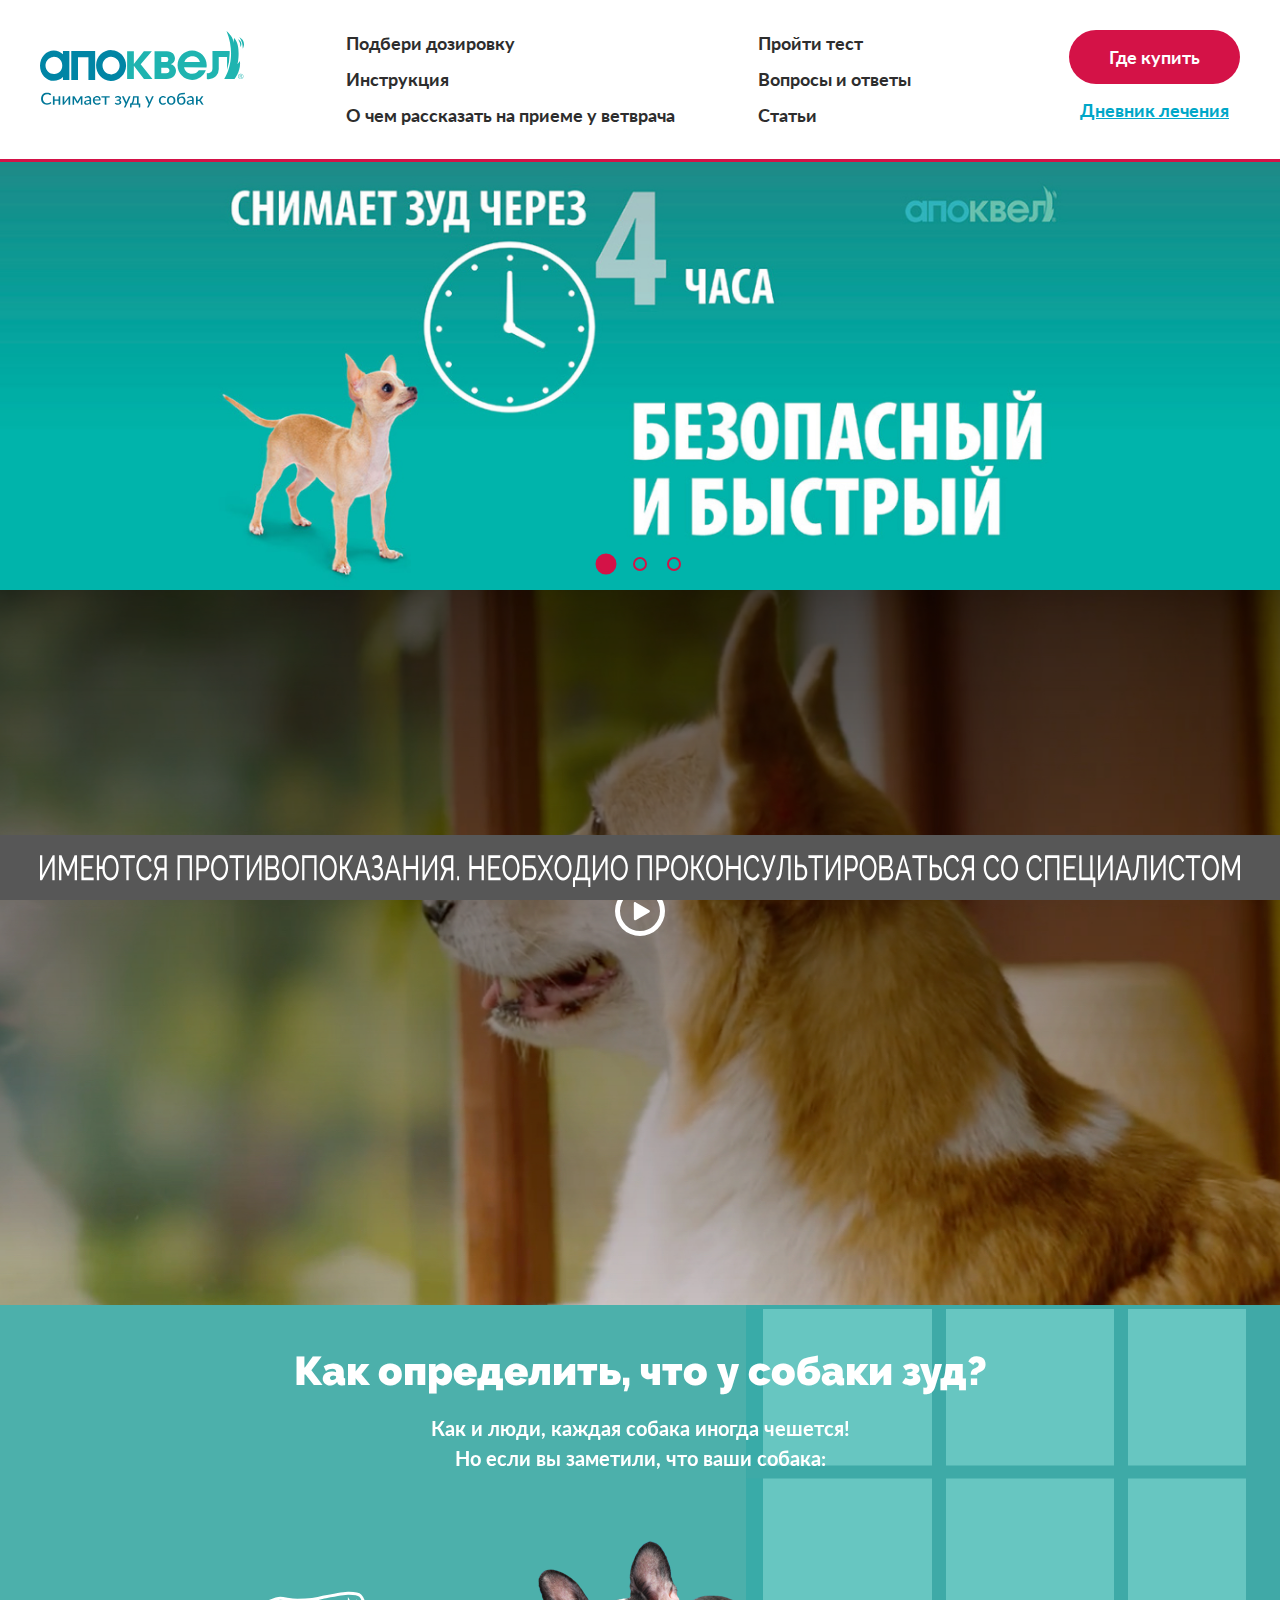
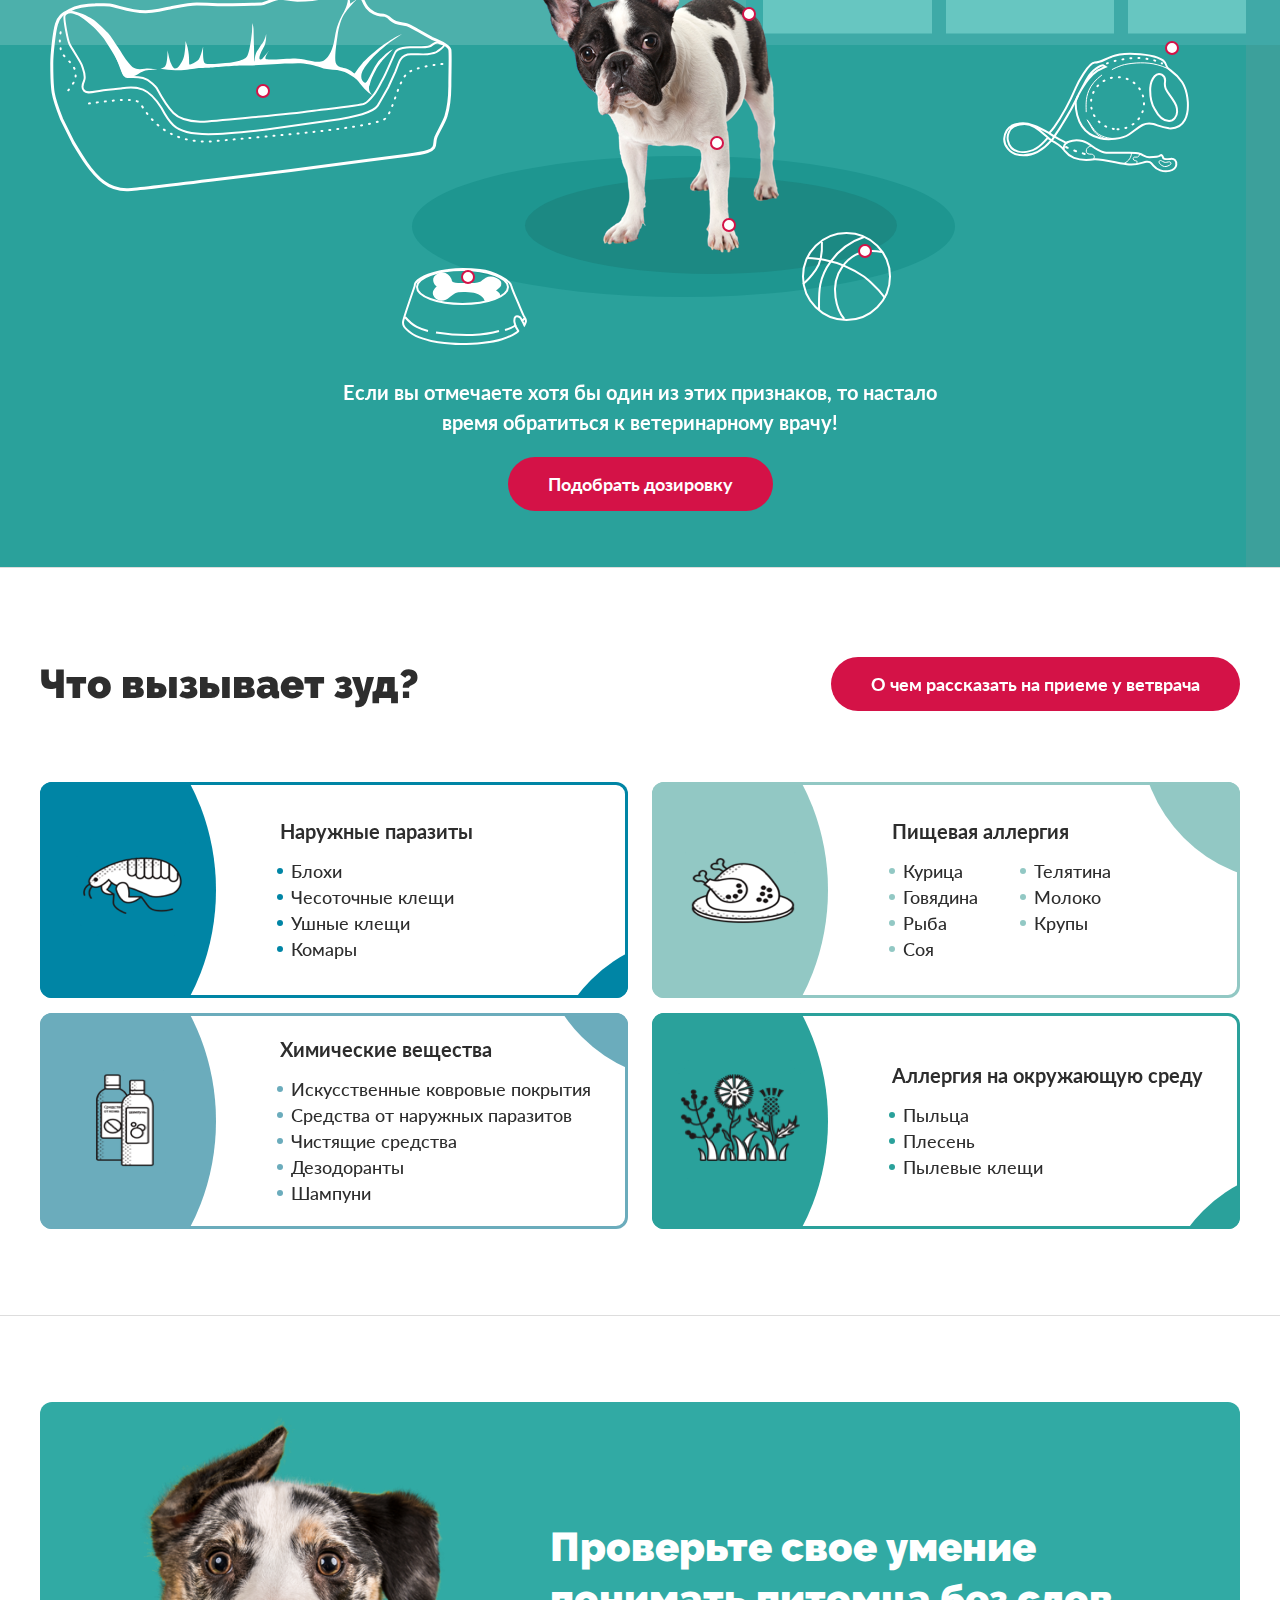
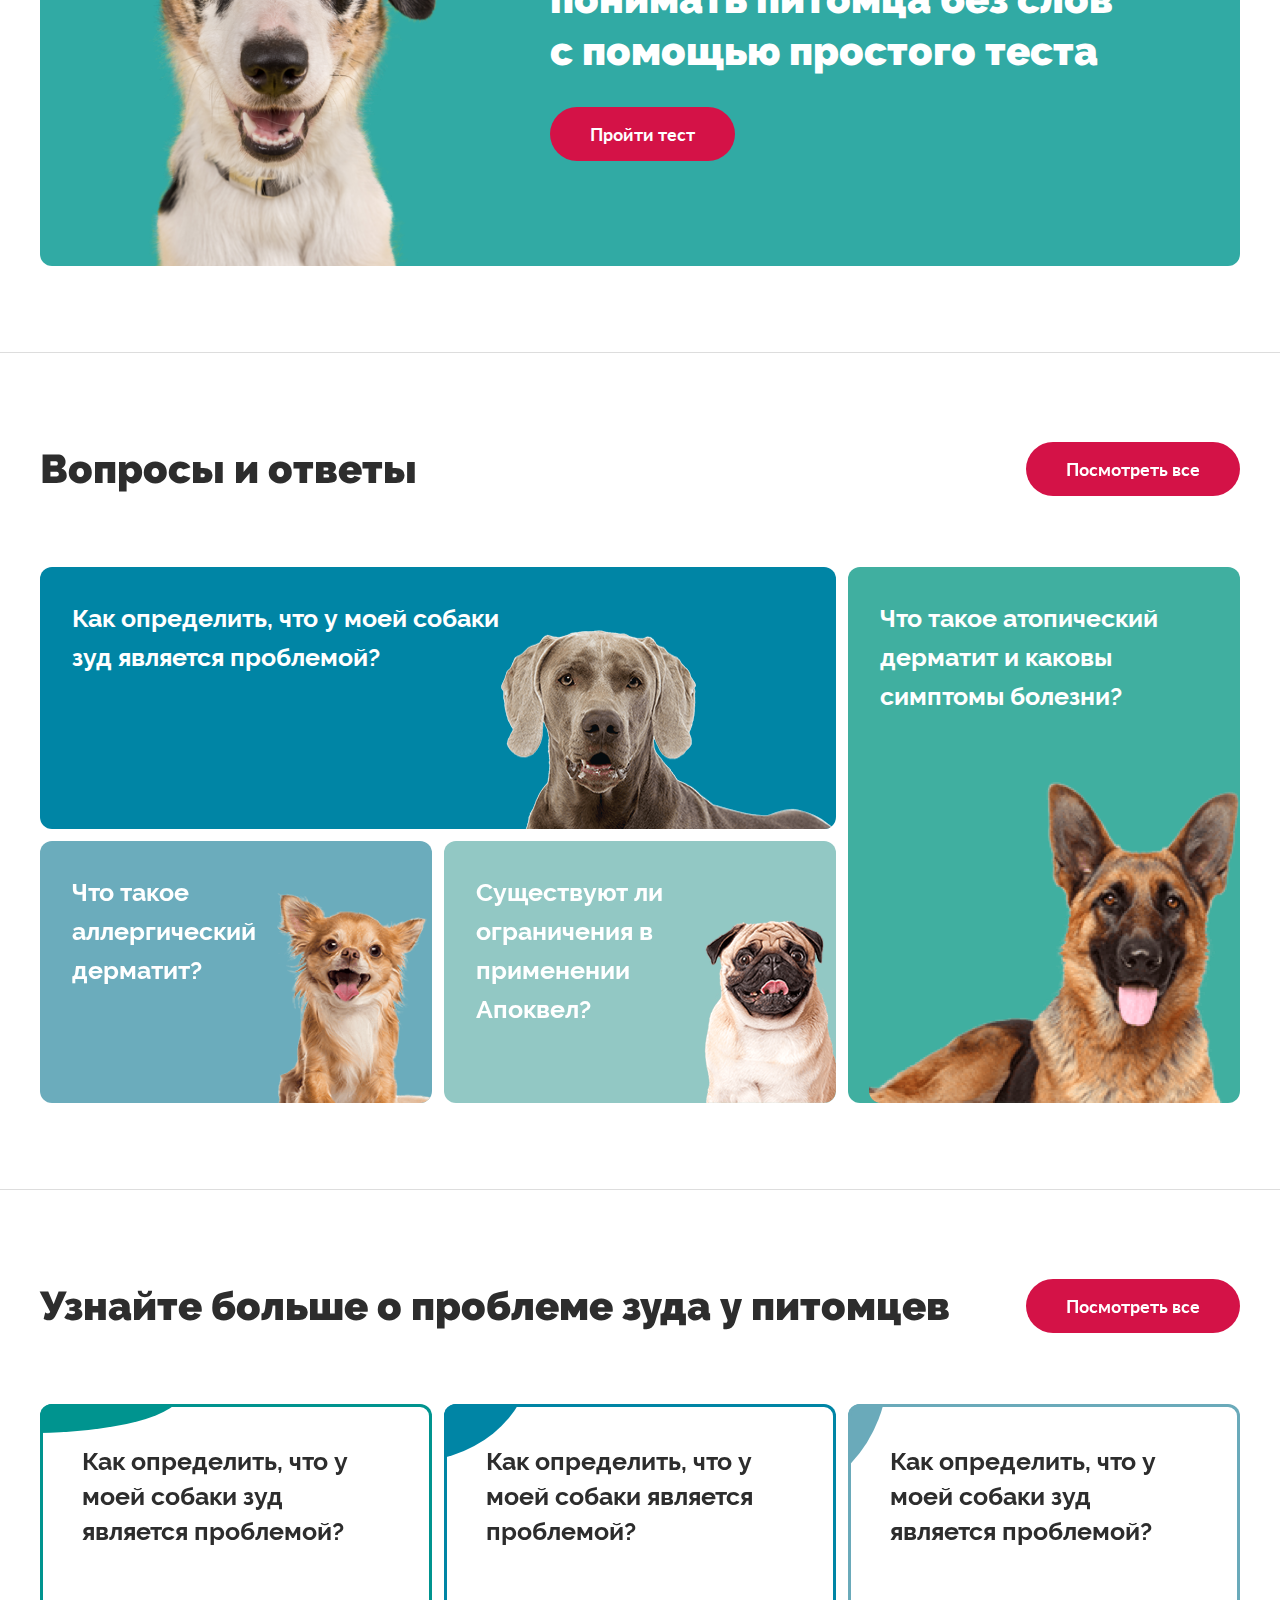
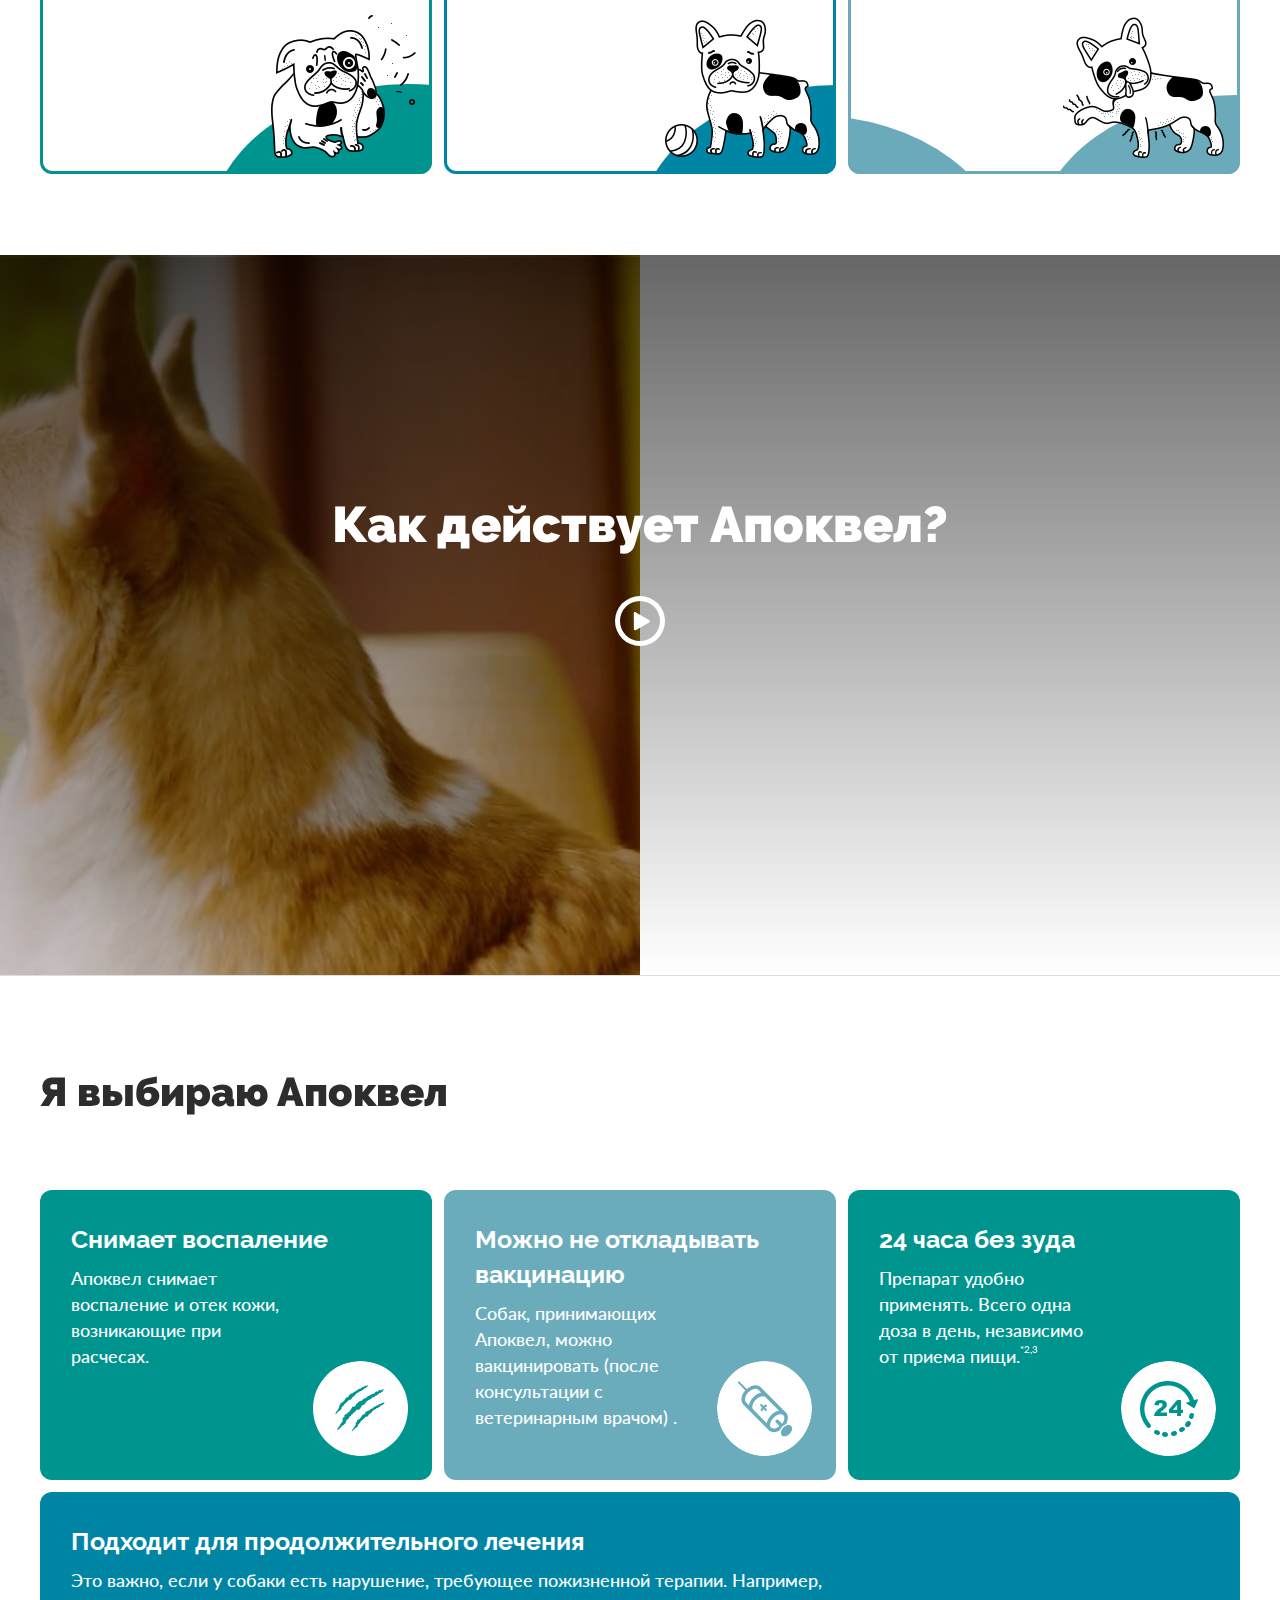
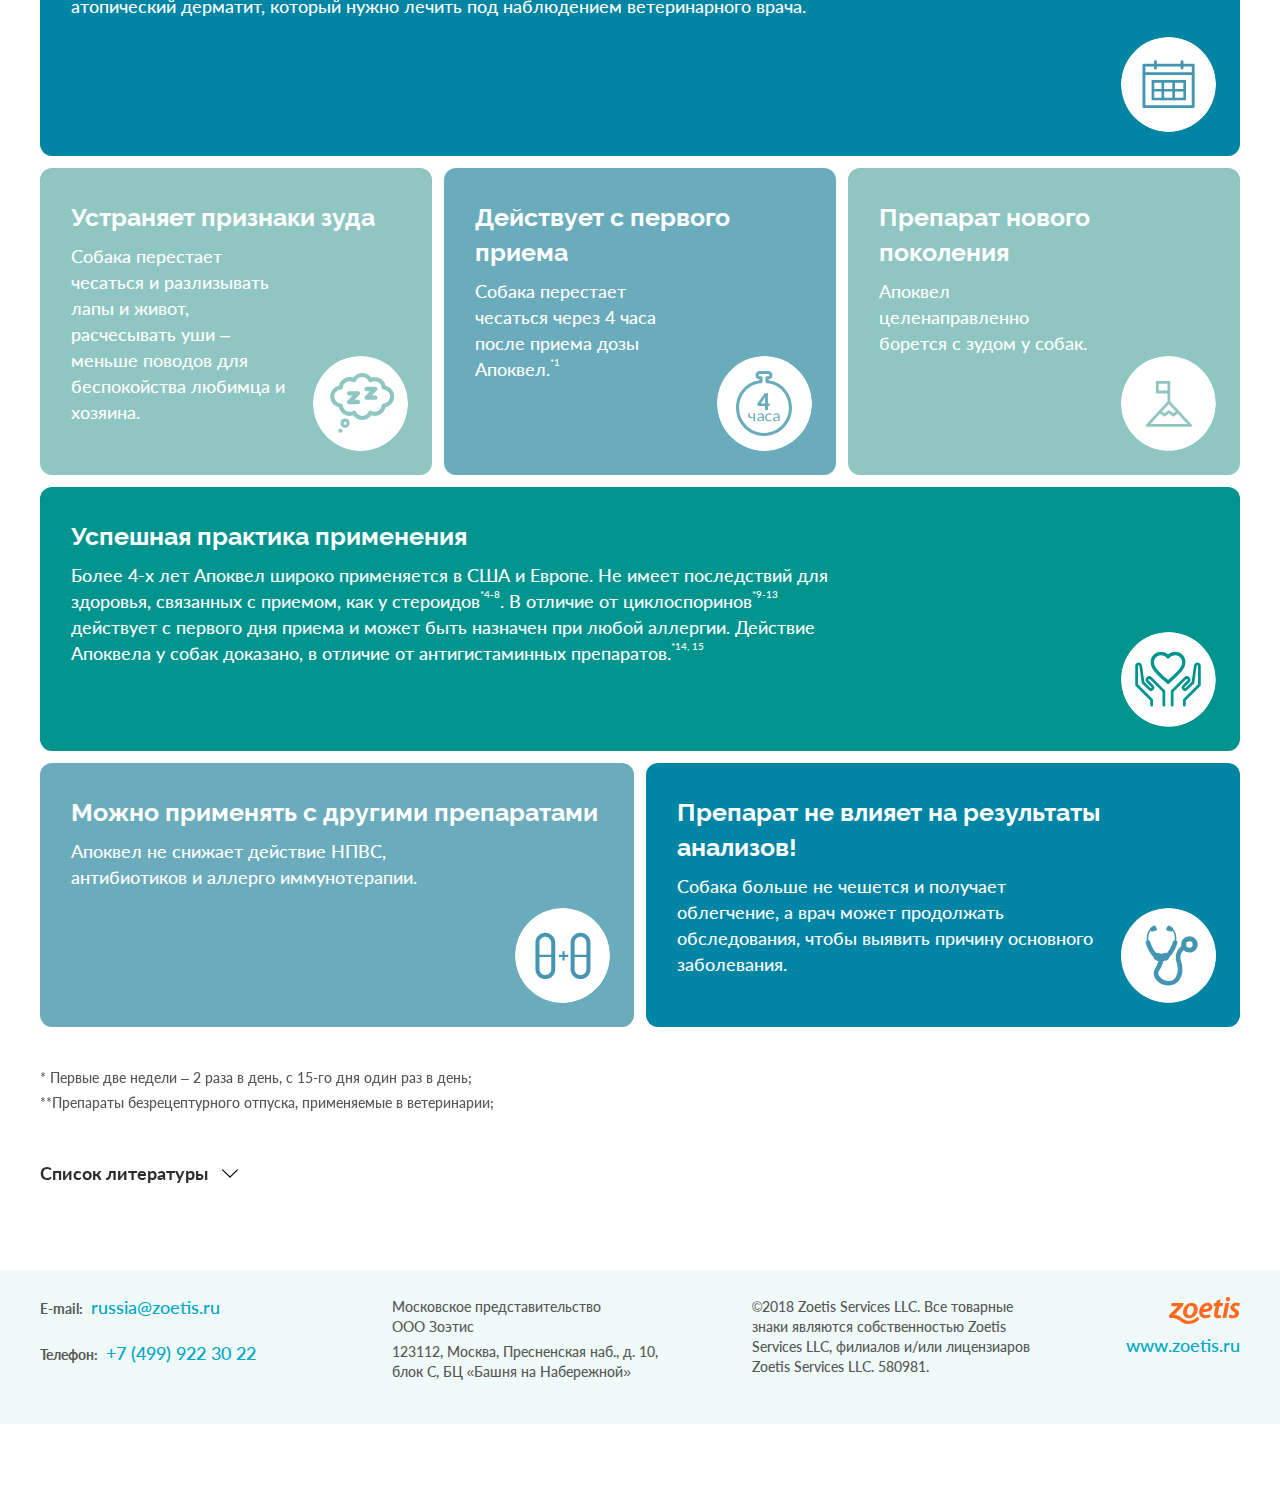
==== commit 824549f5: "Update 2019-03-29T13:29:55.790Z" ====
--- a/index.html
+++ b/index.html
@@ -41,273 +41,329 @@
             </nav><a class="button header__mobilebutton" href="test.html">Где купить</a>
         </div>
     </div>
+    <div class="slider swiper-container slider slider_banners js-banners-slider">
+        <div class="swiper-wrapper">
+            <div class="swiper-slide"><img class="slider__banner" src="assets/images/slide_1.jpg"></div>
+            <div class="swiper-slide"><img class="slider__banner" src="assets/images/slide_2.jpg"></div>
+            <div class="swiper-slide"><img class="slider__banner" src="assets/images/slide_3.jpg"></div>
+        </div>
+        <div class="dots slider__dots"></div>
+    </div>
     <div class="video-block">
         <div class="container">
             <div class="video-block__container">
-                <h1 class="video-block__header js-video-hide">Симпарика – защита от блох и клещей до 15 недель! <span>*</span></h1><button class="video-block__playbutton js-video-button" type="button"><img class="video-block__icon" src="assets/images/play.svg" alt="" role="presentation" /><img class="video-block__icon" src="assets/images/pause.svg" alt="" role="presentation" /></button>
-                <p class="video-block__subtext js-video-hide">*При использовании упаковки на 3 таблетки.</p>
+                <h1 class="video-block__header js-video-hide"></h1><button class="video-block__playbutton js-video-button" type="button"><img class="video-block__icon" src="assets/images/play.svg" alt="" role="presentation" /><img class="video-block__icon" src="assets/images/pause.svg" alt="" role="presentation" /></button>
             </div>
         </div>
         <div class="video-block__video"><video class="js-video" src="assets/video/video.mp4"></video><img class="video-block__poster js-video-poster js-parallax" src="assets/images/poster.jpg" alt="" role="presentation" /></div>
-    </div>
+    </div><!-- Как определить что у собаки зуд-->
+    <div class="define">
+        <div class="container">
+            <div class="define__content">
+                <h2 class="define__title">Как определить, что у собаки зуд?</h2>
+                <div class="define__description">
+                    <p>Как и люди, каждая собака иногда чешется!</p>
+                    <p>Но если вы заметили, что ваши собака:</p>
+                </div>
+                <div class="define__description define__description_bottom">
+                    <p>Если вы отмечаете хотя бы один из этих признаков, то настало время обратиться к ветеринарному врачу!</p>
+                </div><a class="button define__button" href="#">Подобрать дозировку</a>
+            </div>
+            <div class="define__background"><img class="define__dog" src="assets/images/define_dog.png" alt="" role="presentation" /></div>
+            <div class="define__background define__background_dots">
+                <div class="define__dot define__dot_position_1">
+                    <div class="define__bubble"></div>
+                    <div class="define__tooltip">
+                        <div class="define__tooltip-content">Трется об ковёр, мебель и другие предметы</div>
+                    </div>
+                </div>
+                <div class="define__dot define__dot_position_2">
+                    <div class="define__bubble"></div>
+                    <div class="define__tooltip">
+                        <div class="define__tooltip-content">Часто просыпается, чтобы почесаться</div>
+                    </div>
+                </div>
+                <div class="define__dot define__dot_position_3">
+                    <div class="define__bubble"></div>
+                    <div class="define__tooltip">
+                        <div class="define__tooltip-content">Часто долго чешется</div>
+                    </div>
+                </div>
+                <div class="define__dot define__dot_position_4">
+                    <div class="define__bubble"></div>
+                    <div class="define__tooltip">
+                        <div class="define__tooltip-content">Неохотно идет на прогулку</div>
+                    </div>
+                </div>
+                <div class="define__dot define__dot_position_5">
+                    <div class="define__bubble"></div>
+                    <div class="define__tooltip">
+                        <div class="define__tooltip-content">Отказывается от корма</div>
+                    </div>
+                </div>
+                <div class="define__dot define__dot_position_6">
+                    <div class="define__bubble"></div>
+                    <div class="define__tooltip">
+                        <div class="define__tooltip-content">Лижет лапы и живот</div>
+                    </div>
+                </div>
+                <div class="define__dot define__dot_position_7">
+                    <div class="define__bubble"></div>
+                    <div class="define__tooltip">
+                        <div class="define__tooltip-content">Перестает играть</div>
+                    </div>
+                </div>
+            </div>
+        </div>
+    </div><!-- Что вызывает зуд-->
     <section class="section section_line">
         <div class="container">
-            <div class="section__header">
-                <h2 class="section__title">Я выбираю Симпарику</h2>
-            </div>
+            <div class="section__header section__header_has-button">
+                <h2 class="section__title">Что вызывает зуд?</h2><a class="button section__button show-desktop" href="doctor.html">О чем рассказать на приеме у ветврача</a>
+            </div>
+            <div class="section__content section__content_margin_seven">
+                <div class="slider swiper-container js-reason-slider">
+                    <div class="grid grid_size_seven faq-grid swiper-wrapper">
+                        <div class="grid__col grid__col_xl_6 grid__col_sm_12 grid__col_grow swiper-slide">
+                            <div class="reason-card">
+                                <h3 class="reason-card__title">Наружные паразиты</h3>
+                                <ul class="reason-card__list">
+                                    <li class="reason-card__item">Блохи</li>
+                                    <li class="reason-card__item">Чесоточные клещи</li>
+                                    <li class="reason-card__item">Ушные клещи</li>
+                                    <li class="reason-card__item">Комары</li>
+                                </ul>
+                                <div class="reason-card__bg"><img src="assets/images/reason_1.png" /></div>
+                            </div>
+                        </div>
+                        <div class="grid__col grid__col_xl_6 grid__col_sm_12 grid__col_grow swiper-slide">
+                            <div class="reason-card reason-card_flex reason-card_color_1">
+                                <h3 class="reason-card__title">Пищевая аллергия</h3>
+                                <ul class="reason-card__list">
+                                    <li class="reason-card__item">Курица</li>
+                                    <li class="reason-card__item">Телятина</li>
+                                    <li class="reason-card__item">Говядина</li>
+                                    <li class="reason-card__item">Молоко</li>
+                                    <li class="reason-card__item">Рыба</li>
+                                    <li class="reason-card__item">Крупы</li>
+                                    <li class="reason-card__item">Соя</li>
+                                </ul>
+                                <div class="reason-card__bg"><img src="assets/images/reason_2.png" /></div>
+                            </div>
+                        </div>
+                        <div class="grid__col grid__col_xl_6 grid__col_sm_12 grid__col_grow swiper-slide">
+                            <div class="reason-card reason-card_color_2">
+                                <h3 class="reason-card__title">Химические вещества</h3>
+                                <ul class="reason-card__list">
+                                    <li class="reason-card__item">Искусственные ковровые покрытия</li>
+                                    <li class="reason-card__item">Средства от наружных паразитов</li>
+                                    <li class="reason-card__item">Чистящие средства</li>
+                                    <li class="reason-card__item">Дезодоранты</li>
+                                    <li class="reason-card__item">Шампуни</li>
+                                </ul>
+                                <div class="reason-card__bg"><img src="assets/images/reason_3.png" /></div>
+                            </div>
+                        </div>
+                        <div class="grid__col grid__col_xl_6 grid__col_sm_12 grid__col_grow swiper-slide">
+                            <div class="reason-card reason-card_color_3">
+                                <h3 class="reason-card__title">Аллергия на окружающую среду</h3>
+                                <ul class="reason-card__list">
+                                    <li class="reason-card__item">Пыльца</li>
+                                    <li class="reason-card__item">Плесень</li>
+                                    <li class="reason-card__item">Пылевые клещи</li>
+                                </ul>
+                                <div class="reason-card__bg"><img src="assets/images/reason_4.png" /></div>
+                            </div>
+                        </div>
+                    </div>
+                    <div class="dots slider__dots"></div>
+                </div>
+            </div>
+            <div class="section__footer section__footer_margin_one hide-desktop"><a class="button" href="doctor.html">О чем рассказать на приеме у ветврача</a></div>
+        </div>
+    </section><!-- Пройдите тест-->
+    <section class="section section_line">
+        <div class="container">
             <div class="section__content">
-                <div class="slider swiper-container js-advantages-slider">
-                    <div class="grid grid_size_one swiper-wrapper">
-                        <div class="grid__col grid__col_xl_6 grid__col_sm_12 swiper-slide">
-                            <div class="info-item">
-                                <div class="info-item__image"><img src="assets/images/icon_1.png" /></div>
-                                <p class="info-item__text">Таблетки Симпарика приводят к гибели блох уже через 3 часа после применения. Паразиты не успевают отложить жизнеспособные яйца</p>
-                            </div>
-                        </div>
-                        <div class="grid__col grid__col_xl_6 grid__col_sm_12 swiper-slide">
-                            <div class="info-item">
-                                <div class="info-item__image"><img src="assets/images/icon_2.png" /></div>
-                                <p class="info-item__text">Симпарика от блох и клещей предназначена для собак в возрасте от 8 недель и весом от 1,3 кг</p>
-                            </div>
-                        </div>
-                        <div class="grid__col grid__col_xl_6 grid__col_sm_12 swiper-slide">
-                            <div class="info-item">
-                                <div class="info-item__image"><img src="assets/images/icon_3.png" /></div>
-                                <p class="info-item__text">Симпарика для собак защищает от 9 видов иксодовых клещей</p>
-                            </div>
-                        </div>
-                        <div class="grid__col grid__col_xl_6 grid__col_sm_12 swiper-slide">
-                            <div class="info-item">
-                                <div class="info-item__image"><img src="assets/images/icon_4.png" /></div>
-                                <p class="info-item__text">1 таблетка Симпарики действует 35 дней (5 недель). 1 упаковка – до 15 недель защиты</p>
-                            </div>
-                        </div>
-                        <div class="grid__col grid__col_xl_6 grid__col_sm_12 swiper-slide">
-                            <div class="info-item">
-                                <div class="info-item__image"><img src="assets/images/icon_5.png" /></div>
-                                <p class="info-item__text">Таблетки Симпарика снижают риск заражения опасными заболеваниями, передаваемыми иксодовыми клещами (бабезиоз, анаплазмоз, боррелиоз)</p>
-                            </div>
-                        </div>
-                        <div class="grid__col grid__col_xl_6 grid__col_sm_12 swiper-slide">
-                            <div class="info-item">
-                                <div class="info-item__image"><img src="assets/images/icon_6.png" /></div>
-                                <p class="info-item__text">При применении в соответствии с инструкцией побочные явления не наблюдаются</p>
-                            </div>
-                        </div>
-                        <div class="grid__col grid__col_xl_6 grid__col_sm_12 swiper-slide">
-                            <div class="info-item">
-                                <div class="info-item__image"><img src="assets/images/icon_7.png" /></div>
-                                <p class="info-item__text">Подходит для лечения отодектоза (ушного клеща), саркоптоза (зудневой чесотки), демодекоза (подкожного клеща)</p>
-                            </div>
-                        </div>
-                        <div class="grid__col grid__col_xl_6 grid__col_sm_12 swiper-slide">
-                            <div class="info-item">
-                                <div class="info-item__image"><img src="assets/images/icon_8.png" /></div>
-                                <p class="info-item__text">Таблетки Симпарика имеют привлекательный вкус, их можно давать независимо от приема корма</p>
-                            </div>
-                        </div>
-                    </div>
-                    <div class="dots slider__dots"></div>
-                </div>
-            </div>
-            <div class="section__footer"><a class="button" href="instruction.html">Инструкция</a></div>
+                <div class="banner"><img class="banner__image" src="assets/images/dog_14.png" alt="" role="presentation" />
+                    <p class="banner__title">Проверьте свое умение понимать питомца без слов с помощью простого теста</p><a class="button banner__button" href="test.html">Пройти тест</a>
+                </div>
+            </div>
+        </div>
+    </section><!-- Вопросы и ответы-->
+    <section class="section section_line">
+        <div class="container">
+            <div class="section__header section__header_has-button">
+                <h2 class="section__title">Вопросы и ответы</h2><a class="button section__button show-desktop" href="faq.html">Посмотреть все</a>
+            </div>
+            <div class="section__content section__content_margin_seven">
+                <div class="slider swiper-container slider slider_faq js-faq-slider">
+                    <div class="grid grid_size_six faq-grid swiper-wrapper">
+                        <div class="grid__col grid__col_xl_8 grid__col_sm_12 grid__col_grow swiper-slide">
+                            <div class="grid grid_size_six">
+                                <div class="grid__col grid__col_xl_12 grid__col_sm_4 grid__col_grow"><a class="faq-card js-faq-card" data-faq-card="1" href="faq.html"><img class="faq-card__image" src="assets/images/dog_1.png" alt="" role="presentation" />
+                                        <h3 class="faq-card__title">Как определить, что у моей собаки зуд является проблемой?</h3>
+                                    </a></div>
+                                <div class="grid__col grid__col_xl_6 grid__col_sm_4 grid__col_grow"><a class="faq-card faq-card_color_1 js-faq-card" data-faq-card="2" href="faq.html"><img class="faq-card__image" src="assets/images/dog_2.png" alt="" role="presentation" />
+                                        <h3 class="faq-card__title">Что такое аллергический дерматит?</h3>
+                                    </a></div>
+                                <div class="grid__col grid__col_xl_6 grid__col_sm_4 grid__col_grow"><a class="faq-card faq-card_color_2 js-faq-card" data-faq-card="3" href="faq.html"><img class="faq-card__image" src="assets/images/dog_3.png" alt="" role="presentation" />
+                                        <h3 class="faq-card__title">Существуют ли ограничения в применении Апоквел?</h3>
+                                    </a></div>
+                            </div>
+                        </div>
+                        <div class="grid__col grid__col_xl_4 grid__col_sm_12 grid__col_grow swiper-slide"><a class="faq-card faq-card_color_3 faq-card_vertical js-faq-card" data-faq-card="4" href="faq.html"><img class="faq-card__image" src="assets/images/dog_4.png" alt="" role="presentation" />
+                                <h3 class="faq-card__title">Что такое атопический дерматит и каковы симптомы болезни?</h3>
+                            </a></div>
+                    </div>
+                </div>
+            </div>
+            <div class="section__footer section__footer_margin_one hide-desktop"><a class="button" href="faq.html">Посмотреть все</a></div>
+        </div>
+    </section><!-- Узнайте больше о-->
+    <section class="section section_line">
+        <div class="container">
+            <div class="section__header section__header_has-button">
+                <h2 class="section__title">Узнайте больше о проблеме зуда у питомцев</h2><button class="button section__button show-desktop" type="button">Посмотреть все</button>
+            </div>
+            <div class="section__content section__content_margin_seven">
+                <div class="slider swiper-container slider slider_articles js-articles-slider">
+                    <div class="grid grid_size_six swiper-wrapper">
+                        <div class="grid__col grid__col_xl_4 grid__col_sm_12 grid__col_grow swiper-slide"><a class="article-card article-card_color_1 article-card_notext" href="article.html">
+                                <h3 class="article-card__title">Как определить, что у моей собаки зуд является проблемой?</h3>
+                                <p class="article-card__text"></p><img class="article-card__image" src="assets/images/dog_image_1.png" alt="" role="presentation" /><span class="article-card__circle"></span>
+                            </a></div>
+                        <div class="grid__col grid__col_xl_4 grid__col_sm_12 grid__col_grow swiper-slide"><a class="article-card article-card_color_2 article-card_notext" href="article.html">
+                                <h3 class="article-card__title">Как определить, что у моей собаки является проблемой?</h3>
+                                <p class="article-card__text"></p><img class="article-card__image" src="assets/images/dog_image_2.png" alt="" role="presentation" /><span class="article-card__circle"></span>
+                            </a></div>
+                        <div class="grid__col grid__col_xl_4 grid__col_sm_12 grid__col_grow swiper-slide"><a class="article-card article-card_color_3 article-card_notext" href="article.html">
+                                <h3 class="article-card__title">Как определить, что у моей собаки зуд является проблемой?</h3>
+                                <p class="article-card__text"></p><img class="article-card__image" src="assets/images/dog_image_3.png" alt="" role="presentation" /><span class="article-card__circle"></span>
+                            </a></div>
+                    </div>
+                </div>
+            </div>
+            <div class="section__footer section__footer_margin_one hide-desktop"><a class="button" href="articles.html">Посмотреть все</a></div>
         </div>
     </section>
-    <section class="section section_products">
-        <div class="container">
-            <div class="section__header">
-                <h2 class="section__title">Подберите правильную дозировку</h2>
-                <div class="section__description">
-                    <p>Средство от блох и клещей подходит для собак мелких и крупных пород. Дозировка зависит от веса и возраста собаки. Препарат рассчитан на собак в возрасте от 8 недель и весом от 1,3 кг, поэтому подойдет даже для мелких пород. Для собак свыше 60 кг подбирают комбинацию таблеток, согласно инструкции к препарату.</p>
-                </div>
-            </div>
-        </div>
-        <div class="section__content section__content_margin_three">
-            <div class="products">
-                <div class="container"><select class="products__select js-product-select">
-                        <option value="1,3-2,5 кг" selected="selected">1,3-2,5 кг</option>
-                        <option value="2,6-5,0 кг">2,6-5,0 кг</option>
-                        <option value="5,1-10,0 кг">5,1-10,0 кг</option>
-                        <option value="10,1-20,0 кг">10,1-20,0 кг</option>
-                        <option value="20,1-40,0 кг">20,1-40,0 кг</option>
-                        <option value="40,1-60,0 кг">40,1-60,0 кг</option>
-                    </select>
-                    <div class="products__navigation">
-                        <div class="products__button is-active js-dog-button"><img class="products__dog" src="assets/images/icon-dog_1.svg" alt="" role="presentation" />
-                            <p class="products__weight">1,3-2,5 кг</p><svg class="products__icon"><use xlink:href="assets/images/icon.svg#icon_dog-bg"></use></svg>
-                        </div>
-                        <div class="products__button js-dog-button"><img class="products__dog" src="assets/images/icon-dog_2.svg" alt="" role="presentation" />
-                            <p class="products__weight">2,6-5,0 кг</p><svg class="products__icon"><use xlink:href="assets/images/icon.svg#icon_dog-bg"></use></svg>
-                        </div>
-                        <div class="products__button js-dog-button"><img class="products__dog" src="assets/images/icon-dog_3.svg" alt="" role="presentation" />
-                            <p class="products__weight">5,1-10,0 кг</p><svg class="products__icon"><use xlink:href="assets/images/icon.svg#icon_dog-bg"></use></svg>
-                        </div>
-                        <div class="products__button js-dog-button"><img class="products__dog" src="assets/images/icon-dog_4.svg" alt="" role="presentation" />
-                            <p class="products__weight">10,1-20,0 кг</p><svg class="products__icon"><use xlink:href="assets/images/icon.svg#icon_dog-bg"></use></svg>
-                        </div>
-                        <div class="products__button js-dog-button"><img class="products__dog" src="assets/images/icon-dog_5.svg" alt="" role="presentation" />
-                            <p class="products__weight">20,1-40,0 кг</p><svg class="products__icon"><use xlink:href="assets/images/icon.svg#icon_dog-bg"></use></svg>
-                        </div>
-                        <div class="products__button js-dog-button"><img class="products__dog" src="assets/images/icon-dog_6.svg" alt="" role="presentation" />
-                            <p class="products__weight">40,1-60,0 кг</p><svg class="products__icon"><use xlink:href="assets/images/icon.svg#icon_dog-bg"></use></svg>
-                        </div>
-                    </div>
-                </div>
-                <div class="products__products">
-                    <div class="products__item is-active">
-                        <div class="products__wrapper"><button class="product product_yellow is-active products__product js-dog-button"><img class="product__image" src="assets/images/product_1.jpg" alt="" role="presentation" />
-                                <div class="product__texts">
-                                    <h3 class="product__heading">Симпарика 5 мг</h3>
-                                    <p class="product__text">Для собак массой 1,3-2,5 кг</p>
-                                </div>
-                            </button></div>
-                    </div>
-                    <div class="products__item">
-                        <div class="products__wrapper"><button class="product product_purple products__product js-dog-button"><img class="product__image" src="assets/images/product_2.jpg" alt="" role="presentation" />
-                                <div class="product__texts">
-                                    <h3 class="product__heading">Симпарика 10 мг</h3>
-                                    <p class="product__text">Для собак массой 2,6-5,0 кг</p>
-                                </div>
-                            </button></div>
-                    </div>
-                    <div class="products__item">
-                        <div class="products__wrapper"><button class="product product_orange products__product js-dog-button"><img class="product__image" src="assets/images/product_3.jpg" alt="" role="presentation" />
-                                <div class="product__texts">
-                                    <h3 class="product__heading">Симпарика 20 мг</h3>
-                                    <p class="product__text">Для собак массой 5,1-10,0 кг</p>
-                                </div>
-                            </button></div>
-                    </div>
-                    <div class="products__item">
-                        <div class="products__wrapper"><button class="product product_blue products__product js-dog-button"><img class="product__image" src="assets/images/product_4.jpg" alt="" role="presentation" />
-                                <div class="product__texts">
-                                    <h3 class="product__heading">Симпарика 40 мг</h3>
-                                    <p class="product__text">Для собак массой 10,1-20,0 кг</p>
-                                </div>
-                            </button></div>
-                    </div>
-                    <div class="products__item">
-                        <div class="products__wrapper"><button class="product product_green products__product js-dog-button"><img class="product__image" src="assets/images/product_5.jpg" alt="" role="presentation" />
-                                <div class="product__texts">
-                                    <h3 class="product__heading">Симпарика 80 мг</h3>
-                                    <p class="product__text">Для собак массой 20,1-40,0 кг</p>
-                                </div>
-                            </button></div>
-                    </div>
-                    <div class="products__item">
-                        <div class="products__wrapper"><button class="product product_brown products__product js-dog-button"><img class="product__image" src="assets/images/product_6.jpg" alt="" role="presentation" />
-                                <div class="product__texts">
-                                    <h3 class="product__heading">Симпарика 120 мг</h3>
-                                    <p class="product__text">Для собак массой 40,1-60,0 кг</p>
-                                </div>
-                            </button></div>
-                    </div>
-                </div>
-            </div>
-        </div>
-    </section>
-    <section class="section">
-        <div class="container">
-            <div class="section__content">
-                <div class="banner">
-                    <p class="banner__title">Пройдите тест и узнайте, как защитить вашу собаку от наружных паразитов!</p><a class="button banner__button" href="test.html">Пройти тест</a>
-                    <div class="banner__bg"></div><img class="banner__image" src="assets/images/dog_5.png" alt="" role="presentation" />
-                </div>
-            </div>
-        </div>
-    </section>
-    <section class="section section_grey">
-        <div class="container">
-            <div class="section__header">
-                <h2 class="section__title">Вопросы и ответы</h2>
-            </div>
-            <div class="section__content section__content_margin_two">
-                <div class="slider swiper-container js-faq-slider">
-                    <div class="grid swiper-wrapper">
-                        <div class="grid__col grid__col_xl_4 grid__col_sm_12 grid__col_grow swiper-slide">
-                            <div class="faq-card"><img class="faq-card__image" src="assets/images/dog_1.png" alt="" role="presentation" />
-                                <h3 class="faq-card__title">После приема таблетки можно ли купать собаку? Не снизится ли противопаразитарное действие?</h3>
-                            </div>
-                        </div>
-                        <div class="grid__col grid__col_xl_4 grid__col_sm_12 grid__col_grow swiper-slide">
-                            <div class="faq-card faq-card_center faq-card_blue"><img class="faq-card__image" src="assets/images/dog_2.png" alt="" role="presentation" />
-                                <h3 class="faq-card__title">При укусе клеща возможно заражение пироплазмозом – опасным для собак заболеванием. Защитит ли Симпарика от пироплазмоза мою собаку?</h3>
-                            </div>
-                        </div>
-                        <div class="grid__col grid__col_xl_4 grid__col_sm_12 grid__col_grow swiper-slide">
-                            <div class="faq-card faq-card_right faq-card_purple"><img class="faq-card__image" src="assets/images/dog_3.png" alt="" role="presentation" />
-                                <h3 class="faq-card__title">Есть ли ограничения при применении Симпарики?</h3>
-                            </div>
-                        </div>
-                    </div>
-                    <div class="dots slider__dots"></div>
-                </div>
-            </div>
-            <div class="section__footer section__footer_margin_one"><a class="button" href="faq.html">Смотреть все</a></div>
-        </div>
-    </section>
-    <div class="video-block video-block_small">
+    <div class="video-block">
         <div class="container">
             <div class="video-block__container">
-                <h1 class="video-block__header js-video-hide">Откройте сезон весенних прогулок с Симпарика!</h1><button class="video-block__playbutton js-video-button" type="button"><img class="video-block__icon" src="assets/images/play.svg" alt="" role="presentation" /><img class="video-block__icon" src="assets/images/pause.svg" alt="" role="presentation" /></button>
+                <h1 class="video-block__header js-video-hide">Как действует Апоквел?</h1><button class="video-block__playbutton js-video-button" type="button"><img class="video-block__icon" src="assets/images/play.svg" alt="" role="presentation" /><img class="video-block__icon" src="assets/images/pause.svg" alt="" role="presentation" /></button>
             </div>
         </div>
         <div class="video-block__video"><video class="js-video" src="assets/video/video.mp4"></video><img class="video-block__poster js-video-poster js-parallax" src="assets/images/poster.jpg" alt="" role="presentation" /></div>
-    </div>
-    <section class="section">
-        <div class="container">
-            <div class="section__header">
-                <h2 class="section__title">Статьи</h2>
-            </div>
-            <div class="section__content section__content_margin_four">
-                <div class="grid grid_size_three">
-                    <div class="grid__col grid__col_xl_6 grid__col_sm_12 grid__col_grow"><a class="article-card" href="article.html">
-                            <h3 class="article-card__title">С приходом первых теплых дней хозяевам собак стоит быть особенно внимательными к своим питомцам. Любая прогулка, на природе или в городском парке, может закончиться встречей с клещом, паразитом, одинаково опасным для животного и человека. Несмотря на маленький размер, клещи могут нанести серьезный урон здоровью. </h3>
-                            <p class="article-card__text"></p><img class="article-card__image" src="Собаку укусил клещ, что делать?" alt="" role="presentation" /><span class="article-card__circle"></span>
-                        </a></div>
-                    <div class="grid__col grid__col_xl_6 grid__col_sm_12 grid__col_grow"><a class="article-card article-card_color_2" href="article.html">
-                            <h3 class="article-card__title">Защита от паразитов нужна всем собакам. Обычно выбрать хорошее средство для животного не сложно, но как быть владельцам щенков и собак, которые собираются родить или недавно ощенились? Ведь ветеринарный препарат должен не только эффективно защищать, иметь продолжительное действие, но и быть безопасным для питомца.</h3>
-                            <p class="article-card__text"></p><img class="article-card__image" src="Средства защиты для щенка, кормящей и беременной собаки против паразитов" alt="" role="presentation" /><span class="article-card__circle"></span>
-                        </a></div>
-                </div>
-            </div>
-            <div class="section__footer section__footer_margin_one"><a class="button" href="articles.html">Смотреть все</a></div>
-            <div class="accordeon accordeon_margin_one">
-                <div class="accordeon__head js-accordeon-head">
-                    <p class="accordeon__title">Список источников</p>
-                </div>
-                <div class="accordeon__content-wrapper js-accordeon-content">
-                    <div class="accordeon__content">
-                        <div class="content-zone">
-                            <div class="content-zone content-zone_about">
+    </div><!-- Я выбираю Апоквел-->
+    <section class="section section_line">
+        <div class="container">
+            <div class="section__header section__header_has-button">
+                <h2 class="section__title">Я выбираю Апоквел</h2>
+            </div>
+            <div class="section__content section__content_margin_seven">
+                <div class="grid grid_size_six">
+                    <div class="grid__col grid__col_xl_4 grid__col_lg_6 grid__col_sm_12 grid__col_grow">
+                        <div class="choose-card choose-card_color_1">
+                            <h3 class="choose-card__title">Снимает воспаление</h3>
+                            <p class="choose-card__text">Апоквел снимает воспаление и отек кожи, возникающие при расчесах.</p>
+                            <div class="choose-card__image"><img src="assets/images/choose_1.svg" /></div>
+                        </div>
+                    </div>
+                    <div class="grid__col grid__col_xl_4 grid__col_lg_6 grid__col_sm_12 grid__col_grow">
+                        <div class="choose-card choose-card_color_2">
+                            <h3 class="choose-card__title">Можно не откладывать вакцинацию</h3>
+                            <p class="choose-card__text">Собак, принимающих Апоквел, можно вакцинировать (после консультации с ветеринарным врачом) .</p>
+                            <div class="choose-card__image"><img src="assets/images/choose_2.svg" /></div>
+                        </div>
+                    </div>
+                    <div class="grid__col grid__col_xl_4 grid__col_lg_6 grid__col_sm_12 grid__col_grow">
+                        <div class="choose-card choose-card_color_1">
+                            <h3 class="choose-card__title">24 часа без зуда</h3>
+                            <p class="choose-card__text">Препарат удобно применять. Всего одна доза в день, независимо от приема пищи.<sup>*2,3</sup></p>
+                            <div class="choose-card__image"><img src="assets/images/choose_3.svg" /></div>
+                        </div>
+                    </div>
+                    <div class="grid__col grid__col_xl_12 grid__col_lg_6 grid__col_sm_12 grid__col_grow">
+                        <div class="choose-card choose-card_color_3">
+                            <h3 class="choose-card__title">Подходит для продолжительного лечения</h3>
+                            <p class="choose-card__text">Это важно, если у собаки есть нарушение, требующее пожизненной терапии. Например, атопический дерматит, который нужно лечить под наблюдением ветеринарного врача.</p>
+                            <div class="choose-card__image"><img src="assets/images/choose_4.svg" /></div>
+                        </div>
+                    </div>
+                    <div class="grid__col grid__col_xl_4 grid__col_lg_6 grid__col_sm_12 grid__col_grow hide-mobile js-choose-card" data-toggle-type="flex">
+                        <div class="choose-card choose-card_color_4">
+                            <h3 class="choose-card__title">Устраняет признаки зуда</h3>
+                            <p class="choose-card__text">Собака перестает чесаться и разлизывать лапы и живот, расчесывать уши – меньше поводов для беспокойства любимца и хозяина.</p>
+                            <div class="choose-card__image"><img src="assets/images/choose_5.svg" /></div>
+                        </div>
+                    </div>
+                    <div class="grid__col grid__col_xl_4 grid__col_lg_6 grid__col_sm_12 grid__col_grow hide-mobile js-choose-card" data-toggle-type="flex">
+                        <div class="choose-card choose-card_color_2">
+                            <h3 class="choose-card__title">Действует с первого приема </h3>
+                            <p class="choose-card__text">Собака перестает чесаться через 4 часа после приема дозы Апоквел.<sup>*1</sup></p>
+                            <div class="choose-card__image"><img src="assets/images/choose_6.svg" /></div>
+                        </div>
+                    </div>
+                    <div class="grid__col grid__col_xl_4 grid__col_lg_6 grid__col_sm_12 grid__col_grow hide-mobile js-choose-card" data-toggle-type="flex">
+                        <div class="choose-card choose-card_color_4">
+                            <h3 class="choose-card__title">Препарат нового поколения </h3>
+                            <p class="choose-card__text">Апоквел целенаправленно борется с зудом у собак. </p>
+                            <div class="choose-card__image"><img src="assets/images/choose_7.svg" /></div>
+                        </div>
+                    </div>
+                    <div class="grid__col grid__col_xl_12 grid__col_lg_6 grid__col_sm_12 grid__col_grow hide-mobile js-choose-card" data-toggle-type="flex">
+                        <div class="choose-card choose-card_color_1">
+                            <h3 class="choose-card__title">Успешная практика применения</h3>
+                            <p class="choose-card__text">Более 4-х лет Апоквел широко применяется в США и Европе. Не имеет последствий для здоровья, связанных с приемом, как у стероидов<sup>*4-8</sup>. В отличие от циклоспоринов<sup>*9-13</sup> действует с первого дня приема и может быть назначен при любой аллергии. Действие Апоквела у собак доказано, в отличие от антигистаминных препаратов.<sup>*14, 15</sup></p>
+                            <div class="choose-card__image"><img src="assets/images/choose_8.svg" /></div>
+                        </div>
+                    </div>
+                    <div class="grid__col grid__col_xl_6 grid__col_sm_12 grid__col_grow hide-mobile js-choose-card" data-toggle-type="flex">
+                        <div class="choose-card choose-card_color_2">
+                            <h3 class="choose-card__title">Можно применять с другими препаратами</h3>
+                            <p class="choose-card__text">Апоквел не снижает действие НПВС, антибиотиков и аллерго иммунотерапии.</p>
+                            <div class="choose-card__image"><img src="assets/images/choose_9.svg" /></div>
+                        </div>
+                    </div>
+                    <div class="grid__col grid__col_xl_6 grid__col_sm_12 grid__col_grow hide-mobile js-choose-card" data-toggle-type="flex">
+                        <div class="choose-card choose-card_color_3">
+                            <h3 class="choose-card__title">Препарат не влияет на результаты анализов! </h3>
+                            <p class="choose-card__text">Собака больше не чешется и получает облегчение, а врач может продолжать обследования, чтобы выявить причину основного заболевания.</p>
+                            <div class="choose-card__image"><img src="assets/images/choose_10.svg" /></div>
+                        </div>
+                    </div>
+                </div>
+            </div>
+            <div class="section__footer section__footer_margin_one show-mobile"><button class="button js-toggle-button" type="button" href="articles.html" data-toggle-target=".js-choose-card">Посмотреть еще</button></div>
+            <div class="section__text-block">
+                <div class="section__text">
+                    <p>* Первые две недели – 2 раза в день, с 15-го дня один раз в день;</p>
+                    <p>**Препараты безрецептурного отпуска, применяемые в ветеринарии;</p>
+                </div>
+                <div class="accordeon accordeon_margin_one">
+                    <div class="accordeon__head js-accordeon-head">
+                        <p class="accordeon__title">Список литературы</p>
+                    </div>
+                    <div class="accordeon__content-wrapper js-accordeon-content">
+                        <div class="accordeon__content">
+                            <div class="literature-list">
                                 <ol>
-                                    <li>
-                                        <p>Six RH, Geurden T, Packianathan R, Colgan S, Everett WR, Grace S, Hodge A, Mahabir SP, Myers MR, Slootmans N, Davis K. Evaluation of the effectiveness of a novel oral formulation of sarolaner (Simparica™) for the treatment and control of fleas on dogs // Vet Parasitol. 2016 May 30;222:18-22. doi:10.1016/j.vetpar.2016.02.015. Epub 2016 Feb 17.</p>
-                                    </li>
-                                    <li>
-                                        <p>Geurden T, Becskei C, Grace S, Strube C, Doherty P, Liebenberg J, Mahabir SP, Slootmans N, Lloyd A, Six RH. Efficacy of a novel oral formulation of sarolaner(Simparica™) against four common tick species infesting dogs in Europe // Vet Parasitol. 2016 May 30;222:33-6. doi: 10.1016/j.vetpar.2016.03.024. Epub 2016 Apr 1.</p>
-                                    </li>
-                                    <li>
-                                        <p>Six RH, Becskei C, Carter L, Gale B, Young DR, Mahabir SP, Chapin S, Myers MR. Evaluation of the speed of kill, effects on reproduction, and effectiveness in a simulated infested-home environment of sarolaner (Simparica™) against fleas on dogs // Vet Parasitol. 2016 May 30;222:23-7. doi: 10.1016/j.vetpar.2016.02.026. Epub 2016 Mar 4.</p>
-                                    </li>
-                                    <li>
-                                        <p>Becskei C., De Bock F., Illambas J., Cherni J.A., Fourie J.J., Myers M.R., Mahabir S.P., Six R.H. Efficacy and safety of a novel oral isoxazoline, sarolaner (SimparicaTM), for the treatment of sarcoptic mange in dogs // Vet. Parasitol. Volume 222, 2016, pp. 56-61</p>
-                                    </li>
-                                    <li>
-                                        <p>Six RH, Becskei C, Mazaleski MM, Fourie JJ, Mahabir SP, Myers MR, Slootmans N. Efficacy of sarolaner, a novel oral isoxazoline, against two common mite infestations in dogs: Demodex spp. and Otodectes cynotis // Vet.Parasitol. 222 (2016) 62–66 (A166C-ZA-12-012).</p>
-                                    </li>
-                                    <li>
-                                        <p>Berg TC, Honsgeuer N, Mahabir S, Six R. Evaluation of the Efficacy of PF-06450567 in the Prevention of Borrelia burgdorferi and Anaplasma phagocytophilum Transmission from Wild Caught Ixodes scapularis to Dogs. Study Number A160C-US-12-079. 1 Aug 2014.</p>
-                                    </li>
-                                    <li>
-                                        <p>Geurden T, Stegemann M, Mahabir S, Bruno R, Six R. Evaluation of the Efficacy of PF-06450567 in the Prevention of Babesia canis Transmission by Infected Dermacentor reticulatus to Dogs. Study Number A160C-ZA-13-227. 26 May 2014.</p>
-                                    </li>
-                                    <li>
-                                        <p>Becskei C, De Bock F, Illambas J, Mahabir SP, Farkas R, Six RH. Efficacy and safety of a novel oral isoxazoline, sarolaner (Simparica™) in the treatment of naturally occurring flea and tick infestations in dogs presented as veterinary patients in Europe. Vet Parasitol. 2016 May 30;222:49-55. doi: 10.1016/j.vetpar.2016.02.007. Epub 2016 Mar 16.</p>
-                                    </li>
-                                    <li>
-                                        <p>Six RH, Geurden T, Carter L, Everett WR, McLoughlin A, Mahabir SP, MyersMR, Slootmans N. Evaluation of the speed of kill of sarolaner (Simparica™) against induced infestations of three species of ticks (Amblyomma maculatum, Ixodes scapularis, Ixodes ricinus) on dogs // Vet Parasitol. 2016 May 30;222:37-42. doi: 10.1016 j.vetpar.2016.02.014. Epub 2016 Feb 17.</p>
-                                    </li>
+                                    <li>Gadeyne et al. Vet Dermatol. 2014;25(6):512-518.</li>
+                                    <li>Cosgrove et al Vet Dermatol. 2015;26(3):171-179.</li>
+                                    <li>Aleo et al Vet Dermatol. 2013;24(3):297.</li>
+                                    <li>Data on file: Pet Owner Quantitative Market Research, Zoetis LLC.</li>
+                                    <li>Journal of Veterinary Behavior (2011) 6, 321-327.</li>
+                                    <li>Edwards SH. The Merck Veterinary Manual. 11th ed. Kenilworth, NJ: Merck Sharp & Dohme Corp; 2014.<br><a href="#">merckvetmanual.com/pharmacology/anti-inflammatory-agents/corticosteroids?qt=antiinflammatoryagents&alt=sh</a> Accessed January 4, 2018.</li>
+                                    <li>Sousa CA. Glucocosteroids in veterinary dermatology. In: Bonagura JD, Twedt DC, eds. Kirk’s Current Veterinary Therapy. 14th ed. St. Louis, MO: Saunders Elsevier; 2009:400-404.</li>
+                                    <li>Data on file, APOQUEL/CYTOPOINT Vet Tracker Wave 9, 2018, Zoetis Inc.</li>
+                                    <li>Matsuda S, Koyasu S. Mechanisms of action of cyclosporine. Immunopharmacology 47:119–125, 2000. Atopica FOI, 2003.</li>
+                                    <li>Miller WH, Griffin CE, Campbell KL, eds. Muller & Kirk’s Small Animal Dermatology. 7th ed. St. Louis, MO: Elsevier, Mosby; 2013:108-183.</li>
+                                    <li>Olivry T, et al. Treatment of canine atopic dermatitis: 2010 clinical practice guidelines from the International Task Force on canine atopic dermatitis. Vet. Dermatol. 2010;21(3):233-48.</li>
+                                    <li>Olivry T, Rivierre C, Jackson HA, Murphy KM, Davidson G, Sousa CA. Cyclosporine decreases skin lesions and pruritus in dogs with atopic <a href="#">dermatitis: a blinded randomized prednisolone-controlled</a> trial. Veterinary Dermatology 2002;13: 77–87.</li>
+                                    <li>Steffan J, Alexander D, Fabienne B, Fisch RD. Comparison of cyclosporine A with methylprednisolone for treatment of canine</li>
+                                    <li>J Vet Sci 2016, 17 (4), 549-553.</li>
+                                    <li>Olivry et al. BMC Veterinary Research (2015) 11:210 DOI 10.1186/s12917-015-0514-6.</li>
+                                    <li>Study 1462N-60-09-927 .</li>
                                 </ol>
                             </div>
                         </div>
